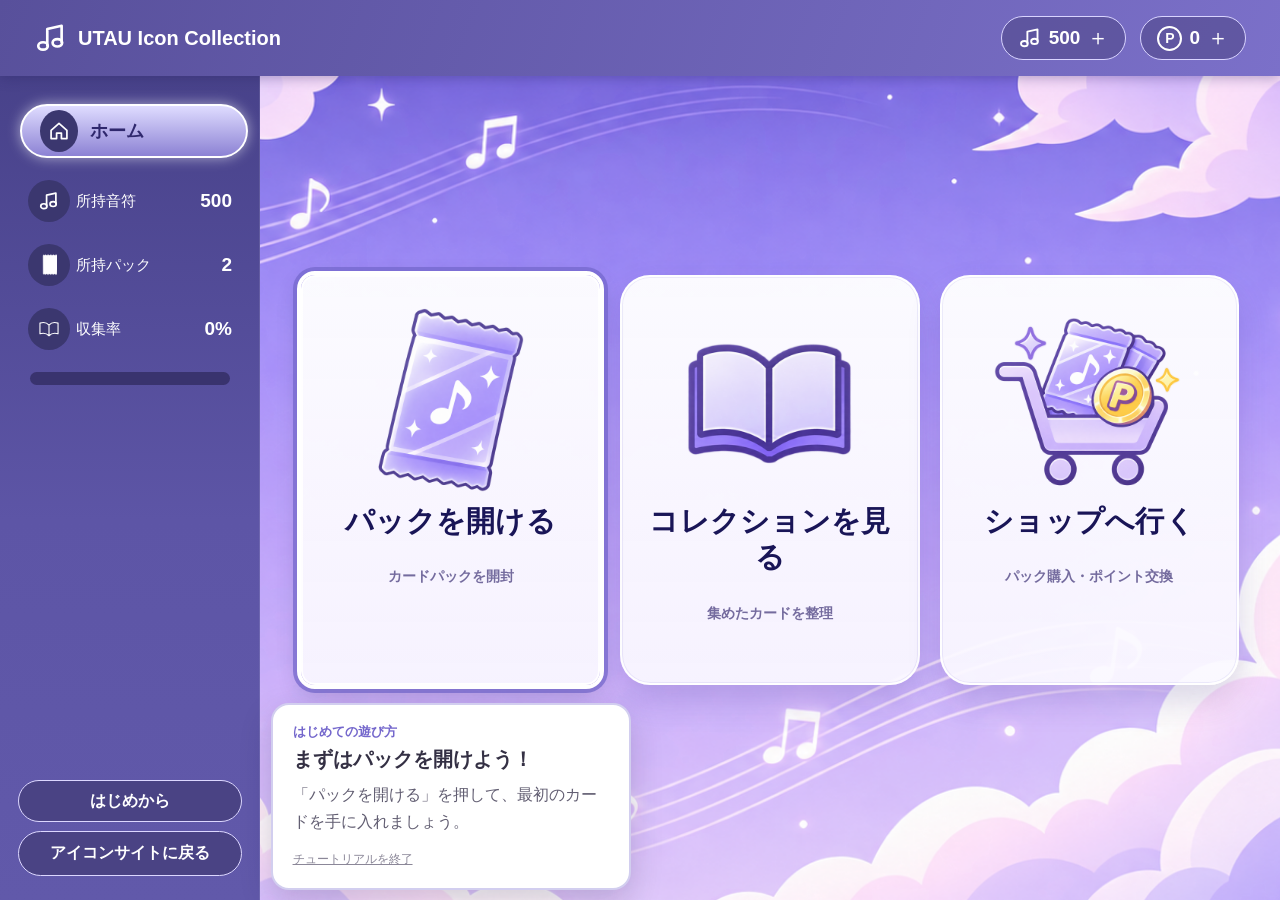
==== game.html @ 1cf3f080 "Add files via upload" ====
<!doctype html>
<html lang="ja">
<head>
  <meta charset="utf-8">
  <meta name="viewport" content="width=device-width,initial-scale=1">
  <title>UTAU Icon Collection</title>
  <link rel="stylesheet" href="css/game.css?v=73">
  <script>if(window.matchMedia('(max-width:699px)').matches){document.documentElement.classList.add('game-mobile-blocked')}</script>
</head>
<body>
<div class="mobile-game-block"><div><b>PC・タブレット専用ゲームです</b><p>アイコンコレクションは、PCまたはタブレットからお楽しみください。</p><a href="play.html">遊ぶページへ戻る</a></div></div>
<header class="ghead">
  <a class="gbrand" href="index.html"><img src="assets/game/note.svg" alt=""><b>UTAU Icon Collection</b></a>
  <div class="wallet">
    <button id="walletNotes" class="wallet-pill" type="button" aria-label="ショップへ"><img src="assets/game/note.svg" alt=""><b id="notes">0</b><i>＋</i></button>
    <button id="walletPoints" class="wallet-pill" type="button" aria-label="コイン回収へ"><span class="point-mark" aria-hidden="true">P</span><b id="points">0</b><i>＋</i></button>
  </div>
</header>

<main class="game-shell">
  <aside class="sidebar" id="sidebar">
    <button class="side-home active" data-go="home"><span class="side-icon"><img src="assets/game/home.svg" alt=""></span>ホーム</button>
    <div class="side-stat"><span class="side-icon"><img src="assets/game/note.svg" alt=""></span><span>所持音符</span><b id="sideNotes">0</b></div>
    <div class="side-stat"><span class="side-icon"><img src="assets/game/pack.svg" alt=""></span><span>所持パック</span><b id="sidePacks">0</b></div>
    <div class="side-stat"><span class="side-icon"><img src="assets/game/book.svg" alt=""></span><span>収集率</span><b id="sideRate">0%</b></div>
    <div class="bar"><i id="rateBar"></i></div>
    <button class="reset-game-home" type="button">はじめから</button><a class="site-back" href="index.html">アイコンサイトに戻る</a>
  </aside>

  <section id="home" class="view active home-view">
    <div class="home-actions">
      <button data-go="pack" class="action">
        <span class="action-icon"><img src="assets/game/png/icon-card.png" alt=""></span>
        <b>パックを開ける</b><small>カードパックを開封</small>
      </button>
      <button data-go="collection" class="action">
        <span class="action-icon"><img src="assets/game/png/icon-collection.png" alt=""></span>
        <b>コレクションを見る</b><small>集めたカードを整理</small>
      </button>
      <button data-go="shop" class="action">
        <span class="action-icon"><img src="assets/game/png/icon-shop.png" alt=""></span>
        <b>ショップへ行く</b><small>パック購入・ポイント交換</small>
      </button>
    </div>
  </section>

  <section id="pack" class="view pack-view">
    <button class="skip" data-go="home">ホームへ戻る</button>
    <div class="pack-center">
      <div id="packSelector" class="pack-selector"></div>
      <div id="tearHandle" class="tear-handle" aria-label="横にドラッグしてパックを開ける">
        <div class="pack-visual">
          <img class="pack-base" src="assets/game/png/open-pack-3.png" alt="カードパック">
          <img class="pack-top" src="assets/game/png/open-pack-3.png" alt="" aria-hidden="true">
          <span class="cut-progress"></span>
        </div>
      </div>
      <div class="drag-hint"><span class="mouse-mark"></span><b>横にドラッグしてパックを開ける</b><span class="drag-arrow">→</span></div>
      <div id="packEmpty" class="pack-empty" hidden>
        <h2>パックを所持していません</h2>
        <p>ショップへ行ってカードパックを購入してください。</p>
        <div class="empty-actions"><button data-go="shop">ショップへ行く</button><button data-go="collection">コレクションを見る</button></div>
      </div>
    </div>
    <div id="reveal" class="reveal" hidden>
      <h2>開封結果</h2>
      <div id="revealCards"></div>
      <p>新しいカードはコレクションの該当No.に収めてください。</p>
      <div id="revealActions"><button id="again">もう一度開ける</button><button data-go="collection">コレクションへ</button></div>
    </div>
  </section>

  <section id="collection" class="view collection-view">
    <aside class="collection-menu">
      <button data-go="home" class="back-home"><span class="side-icon"><img src="assets/game/home.svg" alt=""></span>ホーム</button>
      <h2>コレクション</h2>
      <label><input type="checkbox" id="ownedOnly">入手済みのみ</label>
      <label><input type="checkbox" id="missingOnly">未入手のみ</label>
      
      <div class="collect-title"><span class="side-icon small"><img src="assets/game/book.svg" alt=""></span>収集率</div>
      <div class="ring" id="ring"><b id="ringRate">0%</b></div>
      <strong id="collectCount">0 / 0</strong>
      <div class="missing-preview" aria-label="未収納カード"><div class="slot empty"><b>未収納</b></div></div>
    </aside>
    <div class="book-wrap">
      <div class="book">
        <div class="book-top"><b id="range">No.001 ～ No.012</b><strong id="bookCount">0 / 0 枚</strong></div>
        <div id="slots" class="slots"></div>
        <span class="spine"></span><span class="ribbon r1"></span><span class="ribbon r2"></span>
      </div>
      <div class="pager"><button id="first"><img src="assets/game/png/page-first.png" alt="最初のページ"></button><button id="prev10"><img src="assets/game/png/page-prev.png" alt="10ページ戻る"></button><button id="prev2"><img src="assets/game/png/page-prev-single.png" alt="前のページ"></button><span id="pageText">1 / 1 ページ</span><button id="next2"><img src="assets/game/png/page-next-single.png" alt="次のページ"></button><button id="next10"><img src="assets/game/png/page-next.png" alt="10ページ進む"></button><button id="last"><img src="assets/game/png/page-last.png" alt="最後のページ"></button></div>
    </div>
  </section>

  <section id="shop" class="view shop-view">
    <aside class="shop-menu">
      <button data-go="home" class="back-home"><span class="side-icon"><img src="assets/game/home.svg" alt=""></span>ホーム</button>
      <h2>ショップ</h2>
      <div class="side-stat"><span class="side-icon"><img src="assets/game/note.svg" alt=""></span><span>所持音符</span><b id="shopNotes">0</b></div>
      <div class="side-stat"><span class="side-icon"><img src="assets/game/pack.svg" alt=""></span><span>所持パック</span><b id="shopPacks">0</b></div>
      <div class="collect-title"><span class="side-icon small"><img src="assets/game/book.svg" alt=""></span>収集率</div>
      <div class="shop-rate"><b id="shopRate">0%</b><span><i id="shopRateBar"></i></span></div>
    </aside>
    <div class="shop-main shop-layout-v48">
      <section class="shop-pack-area">
        <div class="shop-heading"><h1><img class="shop-title-icon" src="assets/game/png/shop.png" alt="">ショップ</h1><p>カードパックの購入や、ポイントの強化ができます</p></div>
        <div id="packBuyCards" class="pack-buy-cards"></div>
      </section>
      <section class="collector-upgrades">
        <h2>✦ アップグレード</h2>
        <div class="upgrade-grid">
          <div class="upgrade-card"><img class="upgrade-icon" src="assets/game/png/coin-speed.png" alt=""><h3>コイン回収スピード</h3><p>ポイントがたまる速さを上げます</p><b id="speedLevelText">Lv.1 → Lv.2</b><small id="speedEffectText">10秒 → 8秒で1P</small><button id="speedUpgrade"><span class="point-mark">P</span><span id="speedUpgradeCost">150</span></button></div>
          <div class="upgrade-card"><img class="upgrade-icon" src="assets/game/png/coin-get.png" alt=""><h3>コイン獲得量</h3><p>1回のタップで回収する量を増やします</p><b id="tapLevelText">Lv.1 → Lv.2</b><small id="tapEffectText">1P → 2P</small><button id="tapUpgrade"><span class="point-mark">P</span><span id="tapUpgradeCost">200</span></button></div>
          <div class="upgrade-card pack-unlock-card"><img class="upgrade-icon" src="assets/game/png/icon-upgrade.png" alt=""><h3>パックをアップグレード</h3><p id="upgradeDescription">5枚入りパックを解放</p><button id="upgrade"><span class="point-mark">P</span><span id="upgradeCost">100</span></button></div>
          <div class="upgrade-card exchange-card"><img class="upgrade-icon" src="assets/game/png/icon-point-to-note-v14.png" alt=""><h3>ポイントを音符に交換</h3><p>100ポイント → 100音符</p><button id="exchange">交換する</button></div>
        </div>
      </section>
    </div>
  </section>

  <section id="coin" class="view coin-view">
    <aside class="coin-menu">
      <button data-go="home" class="back-home"><span class="side-icon"><img src="assets/game/home.svg" alt=""></span>ホーム</button>
      <h2>コイン回収</h2>
      <div class="side-stat"><span class="side-icon"><img src="assets/game/note.svg" alt=""></span><span>所持音符</span><b id="coinNotes">0</b></div>
      <div class="side-stat"><span class="side-icon"><img src="assets/game/pack.svg" alt=""></span><span>所持パック</span><b id="coinPacks">0</b></div>
    </aside>
    <div class="coin-main">
      <div class="coin-collector">
        <h1><span class="point-mark">P</span> コイン回収</h1>
        <p class="collector-lead">たまったポイントを音符をタップして回収しましょう！</p>
        <div class="collector-stats"><div><span>未回収ポイント</span><b><span class="point-mark">P</span><em id="bankedPoints">0</em></b></div><div><span>現在のポイント</span><b><span class="point-mark">P</span><em id="collectorCurrentPoints">0</em></b></div></div>
        <button id="tapNote" class="tap-note" type="button"><img src="assets/game/png/collector-note.png" alt="ポイントを回収する音符"></button>
      </div>
    </div>
  </section>

</main>
<div id="cardDetailModal" class="card-detail-modal" aria-hidden="true">
  <div class="card-detail-panel">
    <button id="cardDetailClose" class="card-detail-close" type="button" aria-label="閉じる">×</button>
    <img id="cardDetailImage" alt="">
    <div class="card-detail-copy">
      <small id="cardDetailNo"></small>
      <h2 id="cardDetailName">キャラクター情報</h2>
      <p id="cardDetailKana"></p><p id="cardDetailRomaji"></p>
      <div id="cardDetailTags" class="card-detail-tags"></div>
      <a id="cardDetailLink" target="_blank" rel="noopener">管理サイトを見る</a>
    </div>
  </div>
</div>
<div id="resetModal" class="reset-modal" hidden><div class="reset-panel"><h2>ゲームをはじめからやり直しますか？</h2><p>コレクション記録、所持ポイント・音符・パック、パックのアップグレード状態を初期状態に戻します。</p><div><button id="resetCancel">キャンセル</button><button id="resetConfirm" class="danger">はじめからやり直す</button></div></div></div><div id="toast" class="toast"></div>
<script src="js/game.js?v=73"></script>
</body>
</html>
---- css/game.css ----
:root{--ink:#28215f;--deep:#4b4488;--deep2:#39346d;--violet:#7164cc;--lav:#cfc8fa;--paper:#fbfaff;--line:#d8d2ef}*{box-sizing:border-box}html,body{margin:0;min-height:100%;font-family:Noto Sans JP,-apple-system,"Segoe UI",sans-serif;color:var(--ink)}button,a{font:inherit}.ghead{height:76px;background:linear-gradient(110deg,#58509b,#7b70c9);display:flex;align-items:center;padding:0 34px;color:#fff;box-shadow:0 2px 12px #28215f55;position:relative;z-index:50}.gbrand{display:flex;align-items:center;gap:10px;color:#fff;text-decoration:none;font-size:20px}.gbrand img{width:34px;height:34px}.wallet{margin-left:auto;display:flex;gap:14px}.wallet span{height:44px;min-width:128px;border:1.5px solid #d9d4ff;border-radius:24px;display:flex;align-items:center;justify-content:center;gap:7px;background:#51498b99;font-size:19px}.wallet img{width:24px;height:24px}.wallet i{font-style:normal;font-size:22px}.game-shell{height:calc(100vh - 76px);min-height:620px;position:relative;overflow:hidden;width:100%;background:#cfc8fa url('../assets/game/bg-light.svg') center/cover no-repeat}.game-shell:before,.game-shell:after{content:none}.view{display:none;position:absolute;inset:0;z-index:1}.view.active{display:block}.sidebar{position:absolute;z-index:4;left:0;top:0;bottom:0;width:274px;background:linear-gradient(180deg,#514a91,#5d56a2);padding:24px 16px;color:#fff}.home-view{padding-left:274px}.side-home,.back-home{width:100%;height:54px;border-radius:28px;border:2px solid #fff;background:linear-gradient(180deg,#dfdcff,#8c82d4);color:#2f286d;font-size:18px;font-weight:900;display:flex;align-items:center;justify-content:flex-start;gap:12px;padding:0 18px;box-shadow:0 0 13px #fff8;cursor:pointer}.side-icon{width:38px;height:38px;flex:0 0 38px;border-radius:50%;background:#39346d;display:grid;place-items:center}.side-icon img{width:22px;height:22px;object-fit:contain;filter:brightness(0) invert(1)}.side-icon.small{width:30px;height:30px;flex-basis:30px}.side-icon.small img{width:18px;height:18px}.side-stat{display:grid;grid-template-columns:38px 1fr auto;align-items:center;gap:10px;margin:22px 8px;font-size:15px}.side-stat b{font-size:19px}.bar{height:13px;border-radius:10px;background:#39336e;margin:0 10px;overflow:hidden}.bar i{display:block;height:100%;width:0;background:linear-gradient(90deg,#f3f0ff,#9c8df2);border-radius:10px}.site-back{position:absolute;left:18px;right:18px;bottom:24px;border:1px solid #dcd7ff;border-radius:24px;color:#fff;text-decoration:none;padding:11px 14px;text-align:center;font-weight:800;background:#4a4384}.home-actions{height:100%;display:flex;justify-content:center;align-items:center;gap:34px;padding:0 5%}.action{width:clamp(250px,22vw,320px);height:clamp(300px,38vh,370px);border:2px solid #fff;border-radius:30px;background:linear-gradient(145deg,#fff,#f3f0ff);box-shadow:0 14px 34px #544b9a30,0 0 0 1px #dcd6ff;display:flex;flex-direction:column;align-items:center;justify-content:center;gap:14px;color:#241d60;cursor:pointer;transition:.2s}.action:hover{transform:translateY(-5px);box-shadow:0 18px 38px #544b9a42,0 0 0 2px #d8d1ff}.action-icon{width:158px;height:158px;border-radius:50%;display:grid;place-items:center;background:radial-gradient(circle at 36% 30%,#8179c8,#4a4388 72%);box-shadow:0 12px 25px #4a43883a,inset 0 0 0 2px #9c94df}.action-icon img{width:112px;height:112px;object-fit:contain;filter:brightness(0) invert(1);opacity:.96}.action:first-child .action-icon img{width:92px;height:128px;filter:brightness(0) invert(1)}.action b{font-size:25px}.action small{font-size:13px;color:#706a94;font-weight:700}.pack-view{position:fixed!important;inset:0!important;z-index:80!important;background:radial-gradient(circle at 50% 46%,#6e65af,#34305f 67%,#29254e);color:#fff}.pack-view:before,.pack-view:after{content:"";position:absolute;bottom:-130px;width:520px;height:250px;border:18px solid #9b92d7;border-radius:50%;opacity:.55}.pack-view:before{left:-120px}.pack-view:after{right:-120px}.skip{position:absolute;right:30px;top:22px;border:1px solid #ddd8ff;border-radius:25px;background:#554e8d;color:#fff;padding:10px 25px;font-size:16px;cursor:pointer}.pack-center{position:absolute;inset:0;margin:auto;width:470px;height:570px;display:flex;flex-direction:column;align-items:center;justify-content:center;gap:32px}.tear-handle{width:260px;height:365px;touch-action:none;user-select:none;cursor:ew-resize}.pack-visual{position:relative;width:100%;height:100%;filter:drop-shadow(0 0 18px #bfb7ff)}.pack-base,.pack-top{position:absolute;inset:0;width:100%;height:100%;object-fit:contain;pointer-events:none}.pack-top{clip-path:inset(0 0 78% 0);z-index:3}.cut-progress{position:absolute;left:12%;top:21.5%;height:4px;width:0;border-radius:4px;background:#fff;box-shadow:0 0 10px #fff,0 0 18px #cfc7ff;z-index:4;opacity:0}.tear-handle.dragging .cut-progress{opacity:1}.tear-handle.torn .pack-base{clip-path:inset(22% 0 0 0)}.tear-handle.torn .pack-top{animation:capFly .48s cubic-bezier(.2,.7,.2,1) forwards}.drag-hint{display:flex;align-items:center;gap:12px;font-size:22px}.mouse-mark{width:25px;height:32px;border:2px solid #fff;border-radius:12px;position:relative}.mouse-mark:after{content:"";position:absolute;left:50%;top:5px;width:3px;height:7px;border-radius:2px;background:#fff;transform:translateX(-50%)}.drag-arrow{font-size:34px;animation:arrowMove 1.2s ease-in-out infinite}.reveal{position:absolute;inset:0;background:linear-gradient(180deg,#433d7cf7,#302c5bfa);z-index:10;text-align:center;padding:60px 30px}.reveal h2{font-size:30px}.revealCards,#revealCards{display:flex;justify-content:center;gap:14px;flex-wrap:wrap;margin:30px auto;max-width:1200px}.pull{width:145px;background:#fff;border-radius:14px;padding:8px;color:#29225e;box-shadow:0 8px 22px #1115;position:relative;animation:pop .35s both}.pull img{width:100%;aspect-ratio:1;object-fit:cover;border-radius:9px}.pull strong,.pull span{display:block}.pull .new{position:absolute;right:-7px;top:-9px;background:#f0669a;color:#fff;border-radius:14px;padding:3px 8px;font-size:12px}.pull em{color:#6b5dca;font-style:normal;font-weight:800}.reveal button,.shop-box button{border:0;border-radius:22px;background:#7468cb;color:#fff;padding:12px 25px;font-weight:800;margin:4px;cursor:pointer}.collection-view.active,.shop-view.active{display:grid;grid-template-columns:274px minmax(0,1fr);width:100%;height:100%;background:linear-gradient(120deg,#514a91,#766cc0)}.collection-menu,.shop-menu{padding:20px 14px;color:#fff;min-width:0;background:linear-gradient(180deg,#514a91,#5d56a2)}.collection-menu h2,.shop-menu h2{font-size:25px;margin:20px 5px}.collection-menu .back-home,.shop-menu .back-home{height:48px;margin-bottom:12px}.sort-active,.tagbtn{width:100%;height:45px;border:1.5px solid #fff;border-radius:24px;background:linear-gradient(90deg,#8b7ee2,#6659bd);color:#fff;display:flex;align-items:center;gap:8px;justify-content:center;font-weight:800;box-shadow:0 0 10px #bdb6ff;cursor:pointer}.collection-menu label{display:block;font-size:15px;margin:17px 12px}.collection-menu input{width:19px;height:19px;vertical-align:middle;margin-right:10px}.tagbtn{border:0;background:none;box-shadow:none;justify-content:flex-start;padding-left:4px}.collect-title{border-top:1px solid #8d84c5;margin-top:15px;padding-top:18px;font-weight:800;display:flex;align-items:center;gap:8px}.ring{width:116px;height:116px;border-radius:50%;margin:16px auto 8px;background:conic-gradient(#8ce9f4 var(--p),#9c8ee5 var(--p),#3e386f 0);display:grid;place-items:center;position:relative}.ring:after{content:"";position:absolute;width:84px;height:84px;background:#514a91;border-radius:50%}.ring b{position:relative;z-index:1;font-size:25px}.collection-menu>strong{display:block;text-align:center}.book-wrap{position:relative;min-width:0;width:100%;height:100%;padding:30px 78px 72px;display:flex;align-items:center;justify-content:center}.book{width:min(1180px,100%);height:min(610px,calc(100vh - 190px));min-height:500px;background:linear-gradient(90deg,#fbf9ff 0 49.5%,#e3def5 49.7%,#fbf9ff 50.5% 100%);border:11px solid #7770ae;border-radius:25px 25px 20px 20px;box-shadow:0 16px 22px #28215477,inset 0 0 0 3px #d4cee9;position:relative;padding:54px 34px 34px}.book:before{content:"";position:absolute;inset:8px;border:2px solid #d8d1e8;border-radius:16px;pointer-events:none}.book-top{position:absolute;top:16px;left:35px;right:35px;display:flex;justify-content:space-between;font-size:18px;font-weight:800}.slots{height:100%;display:grid;grid-template-columns:repeat(6,minmax(0,1fr));grid-template-rows:repeat(2,minmax(0,1fr));gap:20px 18px}.slot{min-width:0;min-height:0;border:2px solid #d1caed;border-radius:10px;background:#eeeaf8;box-shadow:0 4px 7px #6d65a333;display:flex;flex-direction:column;padding:6px;text-align:center;color:#302a6a;position:relative;overflow:hidden}.slot img{width:100%;min-height:0;flex:1;object-fit:cover;border-radius:7px}.slot b{font-size:14px;font-weight:700;padding:5px 0;white-space:nowrap}.slot.empty:before{content:"?";font-size:46px;color:#fff;display:grid;place-items:center;flex:1;border-radius:7px;background:linear-gradient(145deg,#c6bde9,#9990c7)}.slot.pending{border:3px solid #7565cd;background:#f1edff;cursor:pointer}.slot.pending:before{content:"収納する";display:grid;place-items:center;flex:1;color:#6659bd;font-weight:900}.spine{position:absolute;top:0;bottom:0;width:8px;background:linear-gradient(90deg,#aaa2cb,#fff,#aaa2cb);left:50%;transform:translateX(-50%)}.ribbon{position:absolute;width:28px;height:65px;bottom:-54px;clip-path:polygon(0 0,100% 0,100% 100%,50% 78%,0 100%)}.r1{left:43%;background:#7cd3ee}.r2{right:39%;background:#bc78dc}.page-arrow{position:absolute;top:48%;width:44px;height:72px;border:2px solid #d9d3ff;background:#665cae;color:#fff;font-size:42px;border-radius:14px;cursor:pointer}.page-arrow.left{left:36px}.page-arrow.right{right:36px}.pager{position:absolute;bottom:16px;left:50%;transform:translateX(-50%);display:flex;align-items:center;gap:14px;color:#fff}.pager button{border:1px solid #ddd8ff;background:#514a91;color:#fff;border-radius:50%;width:36px;height:36px;font-size:20px;cursor:pointer}.shop-main{min-width:0;width:100%;height:100%;display:grid;grid-template-columns:repeat(3,minmax(220px,1fr));gap:28px;align-items:center;padding:50px 6%}.shop-box{min-width:0;min-height:410px;background:linear-gradient(160deg,#fff,#f4f1ff);border:2px solid #fff;border-radius:28px;display:flex;flex-direction:column;justify-content:center;text-align:center;padding:30px 22px;box-shadow:0 12px 26px #332c7338}.shop-icon{width:150px;height:150px;margin:0 auto 15px;border-radius:50%;display:grid;place-items:center;background:radial-gradient(circle at 35% 30%,#8279c9,#4b4488 72%)}.shop-icon img{width:95px;height:110px;object-fit:contain;filter:brightness(0) invert(1)}.shop-box:nth-child(2) .shop-icon img,.shop-box:nth-child(3) .shop-icon img{width:82px;height:82px}.shop-box h2{margin:5px 0 8px}.shop-box p{margin:5px 0}.shop-box small{display:block;color:#797397;margin-top:4px}.shop-box button{font-size:18px;min-width:155px;display:inline-flex;align-items:center;justify-content:center;gap:8px;margin:22px auto 0}.shop-box button img{width:22px;height:22px}.shop-menu .side-stat{margin:20px 8px}.toast{position:fixed;z-index:99;left:50%;bottom:25px;transform:translate(-50%,20px);background:#262054;color:#fff;padding:12px 23px;border-radius:24px;opacity:0;transition:.2s;pointer-events:none}.toast.show{opacity:1;transform:translate(-50%,0)}@keyframes pop{from{opacity:0;transform:translateY(30px) scale(.8)}to{opacity:1;transform:none}}@keyframes capFly{to{transform:translate(92px,-58px) rotate(19deg);opacity:0}}@keyframes arrowMove{50%{transform:translateX(9px)}}
@media(max-width:1100px){.sidebar{width:220px}.home-view{padding-left:220px}.collection-view.active,.shop-view.active{grid-template-columns:220px minmax(0,1fr)}.home-actions{gap:14px;padding:0 3%}.action{width:30%;height:300px}.action-icon{width:125px;height:125px}.action-icon img{width:85px!important;height:85px!important}.action b{font-size:19px}.book-wrap{padding-left:50px;padding-right:50px}.slots{gap:10px}.shop-main{gap:14px;padding:35px 3%}.shop-box{min-height:340px}.shop-icon{width:115px;height:115px}}


/* v6 fixes */
.collection-view.active,.shop-view.active{display:grid;grid-template-columns:274px minmax(0,1fr);width:100%;height:100%;background:linear-gradient(120deg,#514a91,#766cc0)}
.book-wrap{position:relative;min-width:0;height:100%;display:flex;flex-direction:column;align-items:center;justify-content:center;padding:40px 76px 68px}
.book{position:relative;width:min(1120px,calc(100% - 16px));height:min(680px,calc(100% - 88px));min-height:560px;margin:0 auto;border:10px solid #857ac1;border-radius:26px;background:linear-gradient(180deg,#fbfaff,#f2eefc);box-shadow:0 14px 30px #2e285b40;padding:72px 42px 82px;overflow:hidden}
.slots{height:100%;display:grid;grid-template-columns:repeat(6,minmax(0,1fr));grid-template-rows:repeat(2,minmax(0,1fr));gap:22px 18px;align-content:stretch}
.slot{min-height:0;height:100%;display:flex;flex-direction:column;justify-content:stretch}
.slot img,.slot.empty:before,.slot.pending:before{flex:1;min-height:0}
.page-arrow.left{left:16px}.page-arrow.right{right:16px}
.shop-main{min-width:0;width:100%;height:100%;display:flex;align-items:center;justify-content:center;gap:28px;flex-wrap:wrap;padding:40px 4%}
.shop-box{width:min(320px,31%);min-width:260px;min-height:410px}
.action-icon,.shop-icon,.side-icon{background:#39346d !important}
.action-icon{box-shadow:0 12px 25px #4a43883a,inset 0 0 0 2px #5e56a4}
.pack-visual{position:relative;width:360px;height:366px}.pack-base,.pack-top{position:absolute;inset:0;width:100%;height:100%;object-fit:contain;filter:drop-shadow(0 0 24px rgba(210,204,255,.35))}.pack-top{clip-path:inset(0 0 79% 0);transform-origin:left center}.cut-progress{position:absolute;left:48px;top:82px;height:4px;width:0;background:linear-gradient(90deg,#fff,#ddd5ff);border-radius:99px;box-shadow:0 0 12px #fff,0 0 20px #b8adff}.tear-handle.torn .pack-top{animation:capSlide .42s forwards}.pack-empty{margin-top:24px;padding:24px 28px;border:1px solid #ddd7ff;border-radius:22px;background:#ffffffc8;text-align:center;box-shadow:0 10px 24px #302a6a1f}.pack-empty h2{margin:0 0 8px;color:#302a6a}.pack-empty p{margin:0 0 16px;color:#51498b}.empty-actions,.reveal #revealActions{display:flex;gap:14px;justify-content:center;flex-wrap:wrap}.pack-view .skip{cursor:pointer}.drag-hint{margin-top:18px}.drag-arrow{animation:arrowMoveX 1.2s infinite}.action b,.shop-box h2,.collection-menu h2,.shop-menu h2,.book-top, .slot b, .wallet, .gbrand, button, .side-stat b{font-family:Noto Sans JP,-apple-system,"Segoe UI",sans-serif}
@keyframes capSlide{to{transform:translateX(120px) rotate(7deg);opacity:0}}
@keyframes arrowMoveX{50%{transform:translateX(7px)}}
@media(max-width:1100px){.book{width:calc(100% - 6px);height:min(620px,calc(100% - 88px));padding:68px 26px 76px}.page-arrow.left{left:6px}.page-arrow.right{right:6px}.shop-box{width:min(340px,100%)}}

.pack-view{background:#332d70 url('../assets/game/bg-dark.svg') center/cover no-repeat;}
.collection-view,.shop-view{background:#cfc8fa url('../assets/game/bg-light.svg') center/cover no-repeat;}
.home-view{background:transparent;}

.pack-center{position:relative;display:flex;flex-direction:column;align-items:center;justify-content:center;height:100%;}
.pack-visual{position:relative;width:420px;height:420px}.pack-base,.pack-top{position:absolute;inset:0;width:100%;height:100%;object-fit:contain;filter:none}.pack-top{clip-path:inset(0 0 79% 0);transform-origin:left center}.cut-progress{position:absolute;left:103px;top:76px;height:4px;width:0;background:linear-gradient(90deg,#fff,#ddd5ff);border-radius:99px;box-shadow:0 0 12px #fff,0 0 20px #b8adff}.tear-handle{cursor:ew-resize}.drag-hint{display:flex;align-items:center;gap:12px;color:#fff;text-shadow:0 2px 8px rgba(36,30,86,.45)} .mouse-mark{width:20px;height:34px;border:3px solid #fff;border-radius:13px;display:inline-block;position:relative}.mouse-mark:before{content:'';position:absolute;left:50%;top:5px;transform:translateX(-50%);width:3px;height:8px;background:#fff;border-radius:2px}.drag-arrow{font-size:38px;line-height:1}.pack-empty{max-width:540px}


/* v8 layout recovery */
html,body{width:100%;min-width:100%;overflow-x:hidden}
body{background:#cfc8fa}
.ghead{width:100%;position:relative;top:0;left:0}
.game-shell{display:block!important;position:relative!important;inset:auto!important;width:100%!important;height:calc(100vh - 76px)!important;min-height:620px!important;border:0!important;border-radius:0!important;box-shadow:none!important;bottom:auto!important;right:auto!important;left:auto!important;top:auto!important;overflow:hidden!important;background:#cfc8fa url('../assets/game/bg-light.svg') center/cover no-repeat!important}
.game-shell:before,.game-shell:after{display:none!important;content:none!important}
.view{position:absolute!important;inset:0!important;width:100%!important;height:100%!important}
.home-view.active{display:block!important;padding-left:274px!important;background:transparent!important}
.sidebar{position:absolute!important;left:0!important;top:0!important;bottom:0!important;width:274px!important;height:100%!important}
.home-actions{width:100%!important;height:100%!important;display:flex!important;align-items:center!important;justify-content:center!important}
.pack-view.active{position:fixed!important;inset:0!important;width:100vw!important;height:100vh!important;display:block!important}
.collection-view.active,.shop-view.active{position:absolute!important;inset:0!important;width:100%!important;height:100%!important;display:grid!important;grid-template-columns:274px minmax(0,1fr)!important}
.collection-view.active{background:#cfc8fa url('../assets/game/bg-light.svg') center/cover no-repeat!important}
.shop-view.active{background:#cfc8fa url('../assets/game/bg-light.svg') center/cover no-repeat!important}
.collection-menu,.shop-menu{height:100%!important}
.book-wrap,.shop-main{min-width:0!important;width:100%!important}
@media(max-width:1100px){.home-view.active{padding-left:220px!important}.sidebar{width:220px!important}.collection-view.active,.shop-view.active{grid-template-columns:220px minmax(0,1fr)!important}}
\n\n/* v9 raster image assets + navigation fixes */\n.game-shell{background:#d8d2fb url('../assets/game/png/background-light.png') center/cover no-repeat!important}\n.collection-view.active,.shop-view.active{background:#d8d2fb url('../assets/game/png/background-light.png') center/cover no-repeat!important}\n.pack-view.active{background:#3b356f url('../assets/game/png/background-pack.png') center/cover no-repeat!important}\n.pack-view:before,.pack-view:after{display:none!important;content:none!important}\n.pack-visual{width:340px!important;height:520px!important;filter:none!important;overflow:visible!important}\n.pack-glow{position:absolute!important;inset:-20px!important;width:calc(100% + 40px)!important;height:calc(100% + 40px)!important;object-fit:contain!important;pointer-events:none!important;z-index:0!important;opacity:.95!important}\n.pack-base,.pack-top{position:absolute!important;inset:0!important;width:100%!important;height:100%!important;object-fit:contain!important;filter:none!important;z-index:2!important}\n.pack-top{clip-path:inset(0 0 79% 0)!important;z-index:3!important}\n.tear-handle.torn .pack-base{clip-path:inset(21% 0 0 0)!important}\n.cut-progress{left:11%!important;top:20.5%!important;width:0;height:3px!important;z-index:4!important}\n.pack-center{gap:14px!important}\n.drag-hint{margin-top:2px!important}\n.book{background:transparent url('../assets/game/png/collection-book.png') center/100% 100% no-repeat!important;border:0!important;border-radius:0!important;box-shadow:none!important;padding:84px 70px 96px!important;overflow:visible!important}\n.book:before,.book:after,.spine,.ribbon{display:none!important}\n.book-top{top:34px!important;left:70px!important;right:70px!important}\n.slots{gap:18px 16px!important}\n.collection-menu .back-home,.shop-menu .back-home{width:100%!important;height:54px!important;border-radius:28px!important;border:2px solid #fff!important;background:linear-gradient(180deg,#dfdcff,#8c82d4)!important;color:#2f286d!important;font-size:18px!important;font-weight:900!important;display:flex!important;align-items:center!important;justify-content:flex-start!important;gap:12px!important;padding:0 18px!important;box-shadow:0 0 13px #fff8!important;margin:0 0 12px!important}\n.collection-menu .back-home .side-icon,.shop-menu .back-home .side-icon{width:38px!important;height:38px!important;flex:0 0 38px!important}\n.page-arrow{top:50%!important;transform:translateY(-50%)!important;width:50px!important;height:78px!important;border-radius:16px!important;display:grid!important;place-items:center!important;padding:0!important;line-height:1!important;z-index:8!important}\n.page-arrow.left{left:22px!important}.page-arrow.right{right:22px!important}\n.pager{bottom:18px!important;left:50%!important;transform:translateX(-50%)!important;display:grid!important;grid-template-columns:40px 40px auto 40px 40px!important;align-items:center!important;gap:10px!important;min-width:310px!important;justify-content:center!important;z-index:9!important}\n.pager button{width:40px!important;height:40px!important;border-radius:50%!important;display:grid!important;place-items:center!important;padding:0!important;line-height:1!important;margin:0!important}\n#pageLabel{min-width:110px!important;text-align:center!important;white-space:nowrap!important}\n@media(max-width:1100px){.book{padding:76px 48px 90px!important}.book-top{left:50px!important;right:50px!important}.page-arrow.left{left:8px!important}.page-arrow.right{right:8px!important}}\n
/* v10 HOME ONLY — raster artwork implementation */
#home.home-view{
  position:absolute;
  inset:0 0 0 290px;
  display:none;
  align-items:center;
  justify-content:center;
  padding:0;
  overflow:hidden;
  background:#c8c0f7 url("../assets/game/home/home-background.png") center/cover no-repeat !important;
}
#home.home-view.active{display:flex !important;}
#home .home-actions{
  width:min(1120px,calc(100% - 70px));
  display:grid;
  grid-template-columns:repeat(3,minmax(0,1fr));
  gap:28px;
  margin:0 auto;
  transform:translateY(-8px);
}
#home .action{
  min-width:0;
  height:330px;
  padding:28px 22px 25px;
  border:2px solid rgba(255,255,255,.88);
  border-radius:30px;
  background:linear-gradient(180deg,rgba(255,255,255,.96),rgba(250,248,255,.92));
  box-shadow:0 16px 32px rgba(70,58,145,.18), inset 0 0 0 1px rgba(127,113,210,.12);
  display:flex;
  flex-direction:column;
  align-items:center;
  justify-content:flex-start;
  transition:transform .18s ease,box-shadow .18s ease;
}
#home .action:hover{
  transform:translateY(-5px);
  box-shadow:0 22px 38px rgba(70,58,145,.25),0 0 24px rgba(255,255,255,.75);
}
#home .action-icon.home-image-icon{
  width:190px;
  height:180px;
  margin:0 auto 4px;
  border:0 !important;
  border-radius:0 !important;
  background:transparent !important;
  box-shadow:none !important;
  display:flex;
  align-items:center;
  justify-content:center;
}
#home .home-image-icon img{
  display:block;
  width:100%;
  height:100%;
  object-fit:contain;
}
#home .action b{
  margin-top:0;
  font-size:29px;
  line-height:1.3;
  letter-spacing:.01em;
  color:#191557;
}
#home .action small{
  margin-top:13px;
  font-size:14px;
  font-weight:700;
  color:#746b9e;
}
#sidebar{
  width:290px !important;
  padding:28px 20px 24px !important;
  background:linear-gradient(180deg,#48428a 0%,#5d55a6 54%,#6159aa 100%) !important;
  box-shadow:inset -1px 0 rgba(255,255,255,.1);
}
#sidebar .home-pill{
  min-height:58px;
  border-radius:30px;
  background:linear-gradient(180deg,#f5f1ff,#a99deb);
  border:2px solid #fff;
  box-shadow:0 0 18px rgba(255,255,255,.48);
}
#sidebar .side-stat{margin-top:22px;}
#sidebar .side-icon{
  width:42px !important;
  height:42px !important;
  background:#3b376f !important;
}
#sidebar .back-site{
  left:20px;
  right:20px;
  bottom:22px;
  width:auto;
  min-height:52px;
  border-radius:28px;
}
@media(max-width:1100px){
  #home.home-view{left:250px;}
  #home .home-actions{width:calc(100% - 36px);gap:16px;}
  #home .action{height:300px;padding-inline:14px;}
  #home .action-icon.home-image-icon{width:155px;height:155px;}
  #home .action b{font-size:23px;}
  #sidebar{width:250px !important;}
}

/* supplied artwork + background-only PNG */
.game-shell,#home.home-view,.collection-view.active,.shop-view.active{
 background:#d8d2fb url("../assets/game/png/background-game.png") center/cover no-repeat !important;
}
#home.home-view{inset:0 0 0 290px !important;padding-left:0 !important;}
#home .action-icon{width:190px !important;height:180px !important;margin:0 auto 4px !important;border:0 !important;border-radius:0 !important;background:transparent !important;box-shadow:none !important;}
#home .action-icon img,#home .action:first-child .action-icon img{width:100% !important;height:100% !important;object-fit:contain !important;filter:none !important;opacity:1 !important;}
.book{background:transparent url("../assets/game/png/collection-book.png") center/100% 100% no-repeat !important;border:0 !important;box-shadow:none !important;}
.shop-icon{background:transparent !important;box-shadow:none !important;}
.shop-icon img{width:100% !important;height:100% !important;object-fit:contain !important;filter:none !important;}
.pack-base,.pack-top{filter:none !important;}

/* v12 layout corrections */
.game-shell,#home.home-view,.collection-view.active,.shop-view.active{
 background-image:url("../assets/game/png/background-game-4k.jpg") !important;
 background-size:cover !important;background-position:center !important;
}
#home.home-view{left:290px !important;right:0 !important;width:auto !important;}
.home-actions{width:min(1120px,calc(100% - 80px)) !important;margin-left:auto !important;margin-right:auto !important;justify-content:center !important;}
.sidebar,.collection-sidebar,.shop-sidebar{width:290px !important;min-width:290px !important;max-width:290px !important;box-sizing:border-box !important;}
.sidebar .nav-item,.collection-sidebar button,.shop-sidebar button{box-sizing:border-box !important;}
.collection-main{left:290px !important;}
.collection-stage{overflow:visible !important;}
.book{width:min(1280px,calc(100vw - 390px)) !important;height:min(760px,calc(100vh - 190px)) !important;background-size:100% 100% !important;}
.card-grid{width:82% !important;height:67% !important;left:9% !important;top:18% !important;grid-template-columns:repeat(6,minmax(0,1fr)) !important;gap:24px 28px !important;}
.collection-card{min-width:0 !important;min-height:0 !important;width:100% !important;height:100% !important;}
.point-mini{width:28px;height:28px;object-fit:contain;vertical-align:middle;}
.card-detail-modal{position:fixed;inset:0;z-index:1000;background:rgba(42,30,91,.28);display:none;align-items:center;justify-content:center;padding:24px;}
.card-detail-modal.open{display:flex;}
.card-detail-panel{position:relative;width:min(620px,92vw);display:grid;grid-template-columns:190px 1fr;gap:26px;background:rgba(255,255,255,.96);border:2px solid rgba(104,83,184,.25);border-radius:28px;padding:30px;box-shadow:0 24px 70px rgba(61,45,130,.28);}
.card-detail-panel>img{width:190px;height:190px;object-fit:cover;border-radius:22px;background:#ddd8f6;}
.card-detail-close{position:absolute;right:14px;top:12px;width:38px;height:38px;border:0;border-radius:50%;background:#6250ae;color:#fff;font-size:25px;cursor:pointer;}
.card-detail-copy h2{margin:4px 0 8px;color:#241b62}.card-detail-copy p{margin:4px 0;color:#665b8c}
.card-detail-tags{display:flex;flex-wrap:wrap;gap:7px;margin:16px 0}.card-detail-tags span{padding:5px 10px;border-radius:999px;background:#e9e4ff;color:#57469c;font-size:12px}
.card-detail-copy a{display:inline-block;margin-top:10px;padding:9px 16px;border-radius:999px;background:#6653b6;color:white;text-decoration:none}
@media(max-width:900px){.sidebar,.collection-sidebar,.shop-sidebar{width:240px !important;min-width:240px !important;max-width:240px !important}#home.home-view,.collection-main{left:240px !important}.card-grid{gap:10px}.card-detail-panel{grid-template-columns:1fr}.card-detail-panel>img{margin:auto}}

.pack-stage.is-cut .pack-hero,.pack-stage.cut .pack-hero,.pack-stage.opening .pack-hero{visibility:hidden !important;opacity:0 !important;}
.pack-stage.is-cut .pack-top,.pack-stage.cut .pack-top,.pack-stage.opening .pack-top,
.pack-stage.is-cut .pack-base,.pack-stage.cut .pack-base,.pack-stage.opening .pack-base{visibility:visible !important;opacity:1 !important;}

/* v13 — verified against actual game.html markup */
:root{--side-w:290px}
.game-shell,#home.home-view,.collection-view.active,.shop-view.active{
 background:#d8d2fb url("../assets/game/png/background-game-4k.jpg") center/cover no-repeat!important;
}
.sidebar,.collection-menu,.shop-menu{
 width:var(--side-w)!important;min-width:var(--side-w)!important;max-width:var(--side-w)!important;
 padding:24px 16px!important;background:linear-gradient(180deg,#514a91,#5d56a2)!important;
}
.collection-view.active,.shop-view.active{grid-template-columns:var(--side-w) minmax(0,1fr)!important}
#home.home-view{inset:0 0 0 var(--side-w)!important;padding:0!important}
.home-actions{
 position:absolute!important;inset:0!important;width:auto!important;height:auto!important;
 padding:0 64px!important;margin:0!important;display:flex!important;align-items:center!important;justify-content:center!important;gap:34px!important
}
.side-home,.collection-menu .back-home,.shop-menu .back-home{
 width:100%!important;height:54px!important;margin:0 0 12px!important;padding:0 18px!important;
 border-radius:28px!important;border:2px solid #fff!important;
 display:flex!important;align-items:center!important;justify-content:flex-start!important;gap:12px!important
}
.wallet img[src*="icon-point"],.side-icon img[src*="icon-point"]{filter:none!important;object-fit:contain!important}
.wallet img[src*="icon-point"]{width:27px!important;height:27px!important}
.side-icon img[src*="icon-point"]{width:24px!important;height:24px!important}
.book-wrap{padding:20px 64px 66px!important}
.book{
 width:min(1420px,calc(100vw - var(--side-w) - 110px))!important;
 height:min(790px,calc(100vh - 118px))!important;min-height:590px!important;
 padding:90px 92px 104px!important;background:transparent url("../assets/game/png/collection-book.png") center/100% 100% no-repeat!important;
 overflow:visible!important
}
.book-top{top:42px!important;left:96px!important;right:96px!important}
.slots{
 height:100%!important;display:grid!important;grid-template-columns:repeat(6,minmax(0,1fr))!important;
 grid-template-rows:repeat(2,minmax(0,1fr))!important;gap:18px 20px!important
}
.slot{width:100%!important;height:100%!important;min-width:0!important;min-height:0!important;padding:6px!important;cursor:default}
.slot.owned{border:2px solid #d1caed!important;font:inherit;cursor:pointer}
.slot.owned:hover{transform:translateY(-3px);box-shadow:0 8px 15px #554b9a35}
.page-arrow.left{left:14px!important}.page-arrow.right{right:14px!important}
.pager{bottom:12px!important}
.shop-icon img[src*="icon-point-to-note"]{width:145px!important;height:120px!important;filter:none!important}
.card-detail-modal{position:fixed;inset:0;z-index:120;background:rgba(36,29,84,.35);display:none;align-items:center;justify-content:center;padding:24px}
.card-detail-modal.open{display:flex}
.card-detail-panel{position:relative;width:min(680px,92vw);display:grid;grid-template-columns:210px 1fr;gap:28px;padding:32px;background:#fbfaff;border:2px solid #fff;border-radius:28px;box-shadow:0 25px 80px #30285d55}
.card-detail-panel>img{width:210px;height:210px;object-fit:cover;border-radius:22px;background:#ddd8f6}
.card-detail-close{position:absolute;right:14px;top:14px;width:40px;height:40px;border:0;border-radius:50%;background:#514a91;color:#fff;font-size:26px;cursor:pointer}
.card-detail-copy h2{font-size:27px;margin:5px 0 8px}.card-detail-copy p{margin:5px 0;color:#69628b}
.card-detail-tags{display:flex;flex-wrap:wrap;gap:7px;margin:17px 0}.card-detail-tags span{background:#e7e1ff;color:#514694;padding:5px 10px;border-radius:999px;font-size:12px}
.card-detail-copy a{display:inline-block;padding:9px 17px;border-radius:999px;background:#6659bd;color:#fff;text-decoration:none;font-weight:800}
@media(max-width:1100px){:root{--side-w:240px}.home-actions{padding:0 28px!important;gap:16px!important}.book{padding:78px 52px 92px!important}.book-top{left:58px!important;right:58px!important}.slots{gap:11px!important}}
/* Actual pack elements: no intact duplicate remains after the cut. */
.tear-handle.torn .pack-base{clip-path:inset(21% 0 0 0)!important}
.tear-handle.torn .pack-top{clip-path:inset(0 0 79% 0)!important;animation:capFly .48s cubic-bezier(.2,.7,.2,1) forwards!important}

/* v14 FINAL OVERRIDES — actual rendered DOM */
:root{--side-w:306px}
/* text/CSS point mark: white outlined circle + P */
.point-mark{display:inline-grid!important;place-items:center!important;width:24px!important;height:24px!important;min-width:24px!important;border:2px solid currentColor!important;border-radius:50%!important;font-size:14px!important;font-weight:900!important;line-height:1!important;color:inherit!important;background:transparent!important}
.wallet .point-mark{width:25px!important;height:25px!important;min-width:25px!important;color:#fff!important}
.side-icon .point-mark{width:22px!important;height:22px!important;min-width:22px!important;color:#fff!important;font-size:13px!important}
button .point-mark{width:22px!important;height:22px!important;min-width:22px!important;color:#fff!important}
/* all sidebars use exact home metrics */
.sidebar,.collection-menu,.shop-menu{width:var(--side-w)!important;min-width:var(--side-w)!important;max-width:var(--side-w)!important;padding:24px 16px!important}
.collection-view.active,.shop-view.active{grid-template-columns:var(--side-w) minmax(0,1fr)!important}
#home.home-view{inset:0 0 0 var(--side-w)!important}
.collection-menu .back-home,.shop-menu .back-home,.side-home{height:58px!important;width:100%!important;padding:0 18px!important;margin:0 0 14px!important;border-radius:30px!important;font-size:18px!important}
.collection-menu .back-home .side-icon,.shop-menu .back-home .side-icon,.side-home .side-icon{width:38px!important;height:38px!important;flex:0 0 38px!important}
.collection-menu .back-home .side-icon img,.shop-menu .back-home .side-icon img,.side-home .side-icon img{width:22px!important;height:22px!important}
.collection-menu .side-stat,.shop-menu .side-stat,.sidebar .side-stat{grid-template-columns:38px 1fr auto!important;gap:10px!important;margin:22px 8px!important;min-height:38px!important}
.collection-menu .side-icon,.shop-menu .side-icon,.sidebar .side-icon{width:38px!important;height:38px!important;flex:0 0 38px!important}
.collection-menu .side-icon.small{width:30px!important;height:30px!important;flex:0 0 30px!important}
/* pack opening: generated raster background, centered pack, NO intact image behind cut pieces */
.pack-view.active{background:#393473 url('../assets/game/png/background-pack-v14.jpg') center/cover no-repeat!important}
.pack-center{left:50%!important;top:50%!important;right:auto!important;bottom:auto!important;transform:translate(-50%,-50%)!important;margin:0!important;width:520px!important;height:650px!important;gap:20px!important}
.tear-handle{width:350px!important;height:520px!important;display:block}
.pack-visual{width:350px!important;height:520px!important;position:relative!important}
.pack-base,.pack-top{position:absolute!important;inset:0!important;width:100%!important;height:100%!important;object-fit:contain!important}
/* base is ONLY lower section from the start; top is ONLY upper section. No full duplicate exists visually. */
.pack-base{clip-path:inset(20.8% 0 0 0)!important;z-index:2!important}
.pack-top{clip-path:inset(0 0 79.2% 0)!important;z-index:3!important}
.tear-handle.torn .pack-base{clip-path:inset(20.8% 0 0 0)!important}
.tear-handle.torn .pack-top{clip-path:inset(0 0 79.2% 0)!important;animation:capFlyV14 .55s cubic-bezier(.18,.75,.18,1) forwards!important}
.cut-progress{left:12%!important;top:20.7%!important;height:3px!important;z-index:5!important}
@keyframes capFlyV14{to{transform:translate(120px,-95px) rotate(16deg);opacity:0}}
/* book: use more of screen; slots stay inside paper; pager stays visible */
.book-wrap{padding:14px 48px 74px!important;align-items:center!important;overflow:hidden!important}
.book{width:min(1510px,calc(100vw - var(--side-w) - 80px))!important;height:min(730px,calc(100vh - 112px))!important;min-height:560px!important;padding:82px 105px 92px!important;background-size:100% 100%!important}
.book-top{top:34px!important;left:108px!important;right:108px!important}
.slots{gap:14px 18px!important}
.slot{padding:5px!important;border-radius:9px!important}
.slot img{max-height:calc(100% - 27px)!important}
.slot b{font-size:13px!important;padding:3px 0!important}
.slot.empty:before{font-size:39px!important}
.page-arrow{top:50%!important;width:44px!important;height:72px!important}.page-arrow.left{left:10px!important}.page-arrow.right{right:10px!important}
.pager{position:absolute!important;bottom:14px!important;z-index:20!important;color:#fff!important}
/* shop generated exchange art */
.shop-box:nth-child(3) .shop-icon{background:transparent!important;width:190px!important;height:125px!important;border-radius:0!important}
.shop-box:nth-child(3) .shop-icon img{content:url('../assets/game/png/icon-point-to-note-v14.png')!important;width:190px!important;height:125px!important;object-fit:contain!important;filter:none!important}
@media(max-height:800px){.book{height:calc(100vh - 100px)!important;min-height:510px!important;padding:72px 92px 80px!important}.book-top{top:29px!important;left:95px!important;right:95px!important}.book-wrap{padding-bottom:66px!important}.pager{bottom:10px!important}.slot b{font-size:12px!important}}

/* v15 — requested layout corrections */
:root{--side-w:290px}
/* one blurred raster background only on pack opening */
.pack-view.active{background:#554ca0 url('../assets/game/png/background-pack-v15.jpg') center/cover no-repeat!important}
.pack-view.active:before,.pack-view.active:after{content:none!important;display:none!important}
.pack-center{left:50%!important;top:50%!important;transform:translate(-50%,-50%)!important;width:500px!important;height:610px!important}
.tear-handle{width:330px!important;height:500px!important}
.pack-visual{width:330px!important;height:500px!important}
/* cut exactly at the white seal / blue body boundary */
.pack-base{clip-path:inset(15.5% 0 0 0)!important}
.pack-top{clip-path:inset(0 0 84.5% 0)!important}
.tear-handle.torn .pack-base{clip-path:inset(15.5% 0 0 0)!important}
.tear-handle.torn .pack-top{clip-path:inset(0 0 84.5% 0)!important}
.cut-progress{top:15.5%!important}
/* exact same home button metrics on every sidebar */
.side-home,.collection-menu .back-home,.shop-menu .back-home{
 box-sizing:border-box!important;width:258px!important;height:54px!important;min-height:54px!important;
 margin:0!important;padding:0 18px!important;border:2px solid #fff!important;border-radius:28px!important;
 font-size:18px!important;font-weight:900!important;line-height:1!important;gap:12px!important;
 display:flex!important;align-items:center!important;justify-content:flex-start!important
}
.side-home .side-icon,.collection-menu .back-home .side-icon,.shop-menu .back-home .side-icon{
 width:38px!important;height:38px!important;min-width:38px!important;flex:0 0 38px!important;margin:0!important
}
.side-home .side-icon img,.collection-menu .back-home .side-icon img,.shop-menu .back-home .side-icon img{width:22px!important;height:22px!important}
/* collection: book enlarged, cards constrained strictly inside white page area */
.book-wrap{padding:10px 50px 64px!important;overflow:hidden!important}
.book{
 width:min(1490px,calc(100vw - var(--side-w) - 80px))!important;
 height:min(820px,calc(100vh - 104px))!important;min-height:610px!important;
 padding:112px 126px 128px!important;background-size:100% 100%!important;overflow:visible!important
}
.book-top{top:66px!important;left:130px!important;right:130px!important}
.slots{height:100%!important;gap:14px 16px!important;align-items:stretch!important}
.slot{max-width:100%!important;max-height:100%!important;padding:5px!important;border-radius:12px!important;overflow:hidden!important}
.slot img{width:100%!important;height:calc(100% - 28px)!important;object-fit:cover!important;border-radius:8px!important}
.slot b{height:24px!important;line-height:24px!important;font-size:13px!important}
.page-arrow{top:50%!important;transform:translateY(-50%)!important}
.pager{position:absolute!important;bottom:10px!important;left:50%!important;transform:translateX(-50%)!important;margin:0!important;z-index:10!important}
@media(max-width:1200px){
 :root{--side-w:260px}.sidebar,.collection-menu,.shop-menu{width:var(--side-w)!important;min-width:var(--side-w)!important;max-width:var(--side-w)!important}
 .side-home,.collection-menu .back-home,.shop-menu .back-home{width:228px!important}
 .book{padding:96px 82px 112px!important}.book-top{top:55px!important;left:88px!important;right:88px!important}.slots{gap:10px!important}
}

/* v16 FINAL OVERRIDES — single source of truth for requested corrections */
:root{--side-w:290px!important}
.sidebar,.collection-menu,.shop-menu{box-sizing:border-box!important;width:var(--side-w)!important;min-width:var(--side-w)!important;max-width:var(--side-w)!important;padding:24px 16px!important}
.collection-view.active,.shop-view.active{grid-template-columns:var(--side-w) minmax(0,1fr)!important}
#home.home-view{inset:0 0 0 var(--side-w)!important;padding:0!important}
.side-home,.collection-menu .back-home,.shop-menu .back-home{width:258px!important;height:54px!important;min-height:54px!important;margin:0!important;padding:0 18px!important;border-radius:28px!important;box-sizing:border-box!important}
.collection-menu h2,.shop-menu h2{margin:20px 5px!important}

/* Restore v14 blurred background. The pack image itself is square, so clipping must be calculated on a square box. */
.pack-view.active{background:#393473 url('../assets/game/png/background-pack-v14.jpg') center/cover no-repeat!important}
.pack-center{left:50%!important;top:50%!important;right:auto!important;bottom:auto!important;transform:translate(-50%,-50%)!important;width:520px!important;height:560px!important;margin:0!important;justify-content:center!important;gap:24px!important}
.tear-handle,.pack-visual{width:330px!important;height:330px!important;flex:0 0 330px!important}
.pack-base,.pack-top{width:330px!important;height:330px!important;object-fit:contain!important}
/* red-line position from user's screenshot: lower edge of the pale top seal */
.pack-base{clip-path:inset(15.5% 0 0 0)!important}
.pack-top{clip-path:inset(0 0 84.5% 0)!important}
.tear-handle.torn .pack-base{clip-path:inset(15.5% 0 0 0)!important}
.tear-handle.torn .pack-top{clip-path:inset(0 0 84.5% 0)!important}
.cut-progress{top:15.5%!important;left:10%!important;height:3px!important}
.drag-hint{margin-top:0!important}

/* Collection: reserve the book's center fold and keep all 12 cards on the white paper only. */
.book-wrap{padding:8px 42px 68px!important;overflow:hidden!important}
.book{width:min(1450px,calc(100vw - var(--side-w) - 90px))!important;aspect-ratio:1754/897!important;height:auto!important;min-height:0!important;max-height:calc(100vh - 135px)!important;padding:104px 128px 122px!important;overflow:visible!important;background-size:100% 100%!important}
.book-top{top:54px!important;left:132px!important;right:132px!important}
.slots{display:grid!important;grid-template-columns:repeat(3,minmax(0,1fr)) 56px repeat(3,minmax(0,1fr))!important;grid-template-rows:repeat(2,minmax(0,1fr))!important;gap:14px 14px!important;height:100%!important;min-height:0!important}
.slot{width:100%!important;height:100%!important;min-width:0!important;min-height:0!important;padding:5px!important;overflow:hidden!important}
.slot:nth-child(1),.slot:nth-child(7){grid-column:1}.slot:nth-child(2),.slot:nth-child(8){grid-column:2}.slot:nth-child(3),.slot:nth-child(9){grid-column:3}
.slot:nth-child(4),.slot:nth-child(10){grid-column:5}.slot:nth-child(5),.slot:nth-child(11){grid-column:6}.slot:nth-child(6),.slot:nth-child(12){grid-column:7}
.slot:nth-child(-n+6){grid-row:1}.slot:nth-child(n+7){grid-row:2}
.slot img{width:100%!important;height:calc(100% - 24px)!important;min-height:0!important;object-fit:cover!important}
.slot b{height:22px!important;line-height:22px!important;padding:0!important;font-size:12px!important}
.slot.empty:before{font-size:34px!important;min-height:0!important}
.pager{bottom:12px!important}
@media(max-width:1200px){:root{--side-w:290px!important}.sidebar,.collection-menu,.shop-menu{width:290px!important;min-width:290px!important;max-width:290px!important;padding:24px 16px!important}.side-home,.collection-menu .back-home,.shop-menu .back-home{width:258px!important}.book{padding:90px 104px 106px!important}.book-top{top:46px!important;left:108px!important;right:108px!important}.slots{grid-template-columns:repeat(3,minmax(0,1fr)) 42px repeat(3,minmax(0,1fr))!important;gap:10px!important}}
/* v18 isolated additions: do not alter collection/shop layout */
.reset-game-home{position:absolute;left:18px;right:18px;bottom:78px;min-height:42px;border:1px solid #dcd7ff;border-radius:22px;background:#4a4384;color:#fff;font-weight:800;cursor:pointer}
.reset-modal{position:fixed;inset:0;z-index:2000;background:#21194f88;display:grid;place-items:center;padding:24px}.reset-modal[hidden]{display:none}.reset-panel{width:min(520px,92vw);background:#fff;border-radius:26px;padding:30px;text-align:center;box-shadow:0 24px 80px #1c164c66}.reset-panel h2{margin-top:0}.reset-panel p{line-height:1.8;color:#625a84}.reset-panel>div{display:flex;gap:12px;justify-content:center;margin-top:22px}.reset-panel button{border:0;border-radius:999px;padding:12px 22px;font-weight:900;cursor:pointer;background:#e9e5fb;color:#40377c}.reset-panel .danger{background:#6655bd;color:#fff}
/* v19: v18 structure preserved; supplied asset assignment only */
.game-shell,#home.home-view,.collection-view.active,.shop-view.active{background-image:url("../assets/game/png/background-game.png")!important;background-size:cover!important;background-position:center!important}
.pager button{overflow:hidden!important;background:transparent!important;border:0!important;box-shadow:none!important}
.pager button img{width:100%!important;height:100%!important;display:block!important;object-fit:contain!important}
.reset-game-home img,.site-back img{width:24px!important;height:24px!important;object-fit:contain!important;vertical-align:middle!important;margin-right:9px!important}
\n/* v20 targeted corrections — keep v19 structure */
/* same artwork framing on home / collection / shop */
.game-shell,#home.home-view,.collection-view.active,.shop-view.active{background-image:url("../assets/game/png/background-game.png")!important;background-size:cover!important;background-position:center center!important;background-repeat:no-repeat!important}
/* shop: three cards share exact internal rows */
.shop-main{display:grid!important;grid-template-columns:repeat(3,minmax(250px,340px))!important;align-content:center!important;justify-content:center!important;gap:28px!important;padding:36px 4%!important}
.shop-box{width:100%!important;min-width:0!important;height:435px!important;min-height:435px!important;padding:30px 24px 28px!important;display:grid!important;grid-template-rows:150px 1fr 58px!important;align-items:center!important;justify-items:center!important;gap:8px!important}
.shop-box .shop-icon,.shop-box:nth-child(3) .shop-icon{width:170px!important;height:145px!important;display:grid!important;place-items:center!important;margin:0!important}
.shop-box .shop-icon img,.shop-box:nth-child(3) .shop-icon img{width:150px!important;height:130px!important;object-fit:contain!important}
.shop-box>div{align-self:start!important;width:100%!important;text-align:center!important;display:flex!important;flex-direction:column!important;align-items:center!important}
.shop-box h2{margin:4px 0 10px!important;min-height:38px!important;display:flex!important;align-items:center!important;justify-content:center!important;font-size:23px!important;line-height:1.35!important}
.shop-box p{margin:0 0 7px!important;min-height:26px!important;line-height:1.5!important}.shop-box small{min-height:22px!important}
.shop-box>button{align-self:end!important;width:170px!important;height:54px!important;margin:0!important;display:flex!important;align-items:center!important;justify-content:center!important;gap:8px!important;padding:0 20px!important}
.shop-box>button img{width:24px!important;height:24px!important}
/* collection: remove side arrows and outer frame */
.page-arrow{display:none!important}.book-wrap{border:0!important;outline:0!important;box-shadow:none!important;background:transparent!important}
.book-wrap:before,.book-wrap:after{display:none!important;content:none!important}
/* larger bottom navigation */
.pager{bottom:6px!important;display:grid!important;grid-template-columns:58px 58px auto 58px 58px!important;gap:14px!important;min-width:430px!important;align-items:center!important}
.pager button{width:58px!important;height:58px!important;padding:0!important}.pager button img{width:58px!important;height:58px!important}
#pageText{min-width:125px!important;text-align:center!important;font-size:17px!important;font-weight:800!important;white-space:nowrap!important}
/* one explicit uncollected-card sample outside the book */
.missing-preview{position:absolute!important;right:18px!important;top:50%!important;transform:translateY(-50%)!important;width:108px!important;height:145px!important;z-index:12!important;pointer-events:none!important}
.missing-preview .slot{width:108px!important;height:145px!important;background:#f8f6ff!important;border:2px solid #d3ccef!important;box-shadow:0 7px 18px #4e458c25!important}
.missing-preview .slot:before{content:"?"!important;display:grid!important;place-items:center!important;width:86px!important;height:98px!important;margin:3px auto!important;border-radius:8px!important;background:#aaa2d5!important;color:#fff!important;font-size:38px!important}
.missing-preview .slot b{height:25px!important;line-height:25px!important;font-size:12px!important}
/* home utility buttons: text only */
.reset-game-home img,.site-back img{display:none!important}.reset-game-home,.site-back{display:flex!important;align-items:center!important;justify-content:center!important}
@media(max-width:1350px){.shop-main{grid-template-columns:repeat(3,minmax(220px,300px))!important;gap:20px!important}.shop-box{height:410px!important;min-height:410px!important;grid-template-rows:135px 1fr 54px!important}.shop-box .shop-icon,.shop-box:nth-child(3) .shop-icon{height:130px!important}.missing-preview{display:none!important}}


/* v21 functional/layout corrections */
/* 未収納カードはコレクション左メニューの収集率の下に置く */
.collection-menu .missing-preview{position:static!important;transform:none!important;width:112px!important;height:150px!important;margin:18px auto 0!important;z-index:auto!important;pointer-events:none!important}
.collection-menu .missing-preview .slot{width:112px!important;height:150px!important;box-sizing:border-box!important}
.collection-menu .missing-preview .slot:before{width:88px!important;height:100px!important}
/* toast is centered in the content/view area, not the physical display */
.toast{left:calc(var(--side-w) + (100vw - var(--side-w))/2)!important;right:auto!important;transform:translate(-50%,18px)!important}
.toast.show{transform:translate(-50%,0)!important}
/* Pack view has no sidebar, so keep pack-related messages centered to viewport. */
body:has(.pack-view.active) .toast{left:50%!important}

/* v22 collection fixes */
.book-wrap{border:none!important;outline:none!important;box-shadow:none!important;background:transparent!important}
.book-wrap:before,.book-wrap:after{content:none!important;display:none!important;border:0!important;outline:0!important;box-shadow:none!important}
.collection-menu .missing-preview .slot.pending-preview:before{content:none!important;display:none!important}
.collection-menu .missing-preview .slot.pending-preview{padding:6px!important;display:flex!important;flex-direction:column!important;background:#f8f6ff!important}
.collection-menu .missing-preview .slot.pending-preview img{display:block!important;width:100%!important;height:98px!important;object-fit:cover!important;border-radius:7px!important;flex:none!important}
.collection-menu .missing-preview .slot.pending-preview b{height:auto!important;line-height:1.25!important;padding:5px 0 1px!important;font-size:12px!important}
.collection-menu .missing-preview .slot.pending-preview span{font-size:11px!important;font-weight:800!important;color:#6659bd!important;line-height:1.2!important}

/* v23 collection pagination/layout corrections */
.book:before{content:none!important;display:none!important;border:0!important;}
.pager{grid-template-columns:58px 58px 58px auto 58px 58px 58px!important;min-width:570px!important;}
@media(max-width:1350px){
  .collection-menu .missing-preview{display:block!important;position:static!important;transform:none!important;margin:12px auto 0!important;width:96px!important;height:128px!important;}
  .collection-menu .missing-preview .slot{width:96px!important;height:128px!important;}
  .collection-menu .missing-preview .slot.pending-preview img{height:78px!important;}
  .collection-menu .missing-preview .slot:before{width:74px!important;height:78px!important;}
  .collection-menu .missing-preview .slot b{font-size:11px!important;padding:3px 0!important;}
  .collection-menu .missing-preview .slot span{font-size:10px!important;}
}
@media(max-width:900px){.pager{grid-template-columns:48px 48px 48px auto 48px 48px 48px!important;gap:8px!important;min-width:490px!important}.pager button,.pager button img{width:48px!important;height:48px!important}}


/* v24 collection refinements */
.book,.book-wrap{border:0!important;outline:0!important;box-shadow:none!important}
@media (min-width:901px) and (max-width:1350px){
  .book{aspect-ratio:auto!important;height:calc(100vh - 120px)!important;max-height:none!important;min-height:650px!important;background-size:100% 100%!important;padding-top:92px!important;padding-bottom:106px!important}
  .book-wrap{padding-top:4px!important;padding-bottom:62px!important}
}

/* v25: preserve collection card aspect ratio at every viewport size. */
.book-wrap{
  padding:clamp(22px,3vh,38px) clamp(24px,4vw,64px) 76px!important;
  overflow:hidden!important;
}
.book{
  width:min(1450px,calc(100vw - var(--side-w) - 72px))!important;
  height:calc(100vh - 170px)!important;
  min-height:520px!important;
  max-height:760px!important;
  aspect-ratio:auto!important;
  padding:clamp(78px,10vh,104px) clamp(72px,7vw,128px) clamp(92px,12vh,122px)!important;
  background-size:100% 100%!important;
  background-position:center!important;
}
.book-top{top:clamp(42px,6vh,58px)!important;left:clamp(78px,8vw,132px)!important;right:clamp(78px,8vw,132px)!important}
.slots{
  grid-template-columns:repeat(6,minmax(0,1fr))!important;
  grid-template-rows:repeat(2,minmax(0,1fr))!important;
  align-items:center!important;
  gap:clamp(10px,1.25vw,18px)!important;
}
.slot{width:100%!important;aspect-ratio:0.78!important;height:auto!important;max-height:100%!important;justify-self:center!important;align-self:center!important}
.slot img{aspect-ratio:1/1!important;flex:none!important;height:auto!important;object-fit:cover!important}
@media(max-width:1350px){
  .book{width:calc(100vw - var(--side-w) - 48px)!important;padding-left:clamp(58px,6vw,88px)!important;padding-right:clamp(58px,6vw,88px)!important}
  .slots{grid-template-columns:repeat(4,minmax(0,1fr))!important;grid-template-rows:repeat(2,minmax(0,1fr))!important;gap:12px 18px!important}
}
@media(max-width:1050px){
  .book-wrap{padding-left:18px!important;padding-right:18px!important}
  .book{width:calc(100vw - var(--side-w) - 30px)!important;padding-left:52px!important;padding-right:52px!important}
  .slots{grid-template-columns:repeat(3,minmax(0,1fr))!important;grid-template-rows:repeat(2,minmax(0,1fr))!important;gap:10px 16px!important}
}


/* v26: keep every collection card the same size on both pages and center the book. */
.book-wrap{
  width:100%!important;
  min-width:0!important;
  padding-left:clamp(20px,3vw,54px)!important;
  padding-right:clamp(20px,3vw,54px)!important;
  justify-content:center!important;
}
.book{
  width:min(1450px,100%)!important;
  margin-left:auto!important;
  margin-right:auto!important;
}
.slots{
  grid-template-columns:repeat(6, minmax(0, 1fr))!important;
  grid-template-rows:repeat(2, minmax(0, 1fr))!important;
  grid-auto-flow:row!important;
  align-items:stretch!important;
}
.slot{
  width:100%!important;
  height:100%!important;
  aspect-ratio:auto!important;
  min-width:0!important;
  min-height:0!important;
  max-width:none!important;
  max-height:none!important;
  justify-self:stretch!important;
  align-self:stretch!important;
}
.slot img{
  width:100%!important;
  height:calc(100% - 24px)!important;
  aspect-ratio:auto!important;
  min-height:0!important;
  object-fit:cover!important;
}
@media(max-width:1350px){
  .book{width:min(1180px,100%)!important}
  .slots{grid-template-columns:repeat(4,minmax(0,1fr))!important;grid-template-rows:repeat(2,minmax(0,1fr))!important}
}
@media(max-width:1100px){
  .book-wrap{padding-left:16px!important;padding-right:16px!important}
  .book{width:100%!important;padding-left:clamp(52px,7vw,78px)!important;padding-right:clamp(52px,7vw,78px)!important}
  .slots{grid-template-columns:repeat(2,minmax(0,1fr))!important;grid-template-rows:repeat(2,minmax(0,1fr))!important;gap:14px 20px!important}
}
@media(max-width:800px){
  .slots{grid-template-columns:1fr!important;grid-template-rows:repeat(2,minmax(0,1fr))!important;max-width:260px!important;margin:0 auto!important}
}

/* v27: collection invariant — identical left/right columns, always two rows. */
.slots{grid-template-columns:repeat(3,minmax(0,1fr)) 56px repeat(3,minmax(0,1fr))!important;grid-template-rows:repeat(2,minmax(0,1fr))!important;grid-auto-flow:row!important}
.slot:nth-child(1),.slot:nth-child(7){grid-column:1}.slot:nth-child(2),.slot:nth-child(8){grid-column:2}.slot:nth-child(3),.slot:nth-child(9){grid-column:3}
.slot:nth-child(4),.slot:nth-child(10){grid-column:5}.slot:nth-child(5),.slot:nth-child(11){grid-column:6}.slot:nth-child(6),.slot:nth-child(12){grid-column:7}
.slot:nth-child(-n+6){grid-row:1}.slot:nth-child(n+7){grid-row:2}
@media(max-width:1350px){
 .slots{grid-template-columns:repeat(2,minmax(0,1fr)) 48px repeat(2,minmax(0,1fr))!important;grid-template-rows:repeat(2,minmax(0,1fr))!important}
 .slot:nth-child(1),.slot:nth-child(5){grid-column:1}.slot:nth-child(2),.slot:nth-child(6){grid-column:2}
 .slot:nth-child(3),.slot:nth-child(7){grid-column:4}.slot:nth-child(4),.slot:nth-child(8){grid-column:5}
 .slot:nth-child(-n+4){grid-row:1}.slot:nth-child(n+5){grid-row:2}
}
@media(max-width:900px){
 .slots{grid-template-columns:minmax(0,1fr) 38px minmax(0,1fr)!important;grid-template-rows:repeat(2,minmax(0,1fr))!important;max-width:none!important;margin:0!important}
 .slot:nth-child(1),.slot:nth-child(3){grid-column:1}.slot:nth-child(2),.slot:nth-child(4){grid-column:3}
 .slot:nth-child(-n+2){grid-row:1}.slot:nth-child(n+3){grid-row:2}
}

/* v28: strict collection page geometry */
.slots{
  width:min(100%, 920px)!important;
  margin:0 auto!important;
  grid-template-columns:repeat(3,minmax(113px,1fr)) 56px repeat(3,minmax(113px,1fr))!important;
  grid-template-rows:repeat(2,minmax(0,1fr))!important;
  column-gap:14px!important;
  row-gap:18px!important;
  overflow:visible!important;
}
.slot{
  min-width:113px!important;
  width:100%!important;
  height:100%!important;
}
/* Collected images use the same square crop as the pre-storage preview/reveal. */
.slot.owned img,.collection-menu .missing-preview .slot.pending-preview img{
  width:100%!important;
  aspect-ratio:1 / 1!important;
  height:auto!important;
  object-fit:cover!important;
  flex:none!important;
}
@media(max-width:1350px){
 .slots{
   width:min(100%,650px)!important;
   grid-template-columns:repeat(2,minmax(113px,1fr)) 48px repeat(2,minmax(113px,1fr))!important;
 }
}
@media(max-width:900px){
 .slots{
   width:min(100%,340px)!important;
   grid-template-columns:minmax(113px,1fr) 38px minmax(113px,1fr)!important;
 }
}

/* v29 definitive collection layout: replaces v27/v28 geometry */
.collection-view{--side-w:274px}
.book-wrap{padding:26px 28px 76px!important;overflow:hidden!important}
.book{
  width:min(1180px,calc(100% - 8px))!important;
  height:min(610px,calc(100% - 34px))!important;
  min-height:500px!important;
  padding:70px clamp(54px,5.2vw,92px) 64px!important;
  margin:auto!important;
  overflow:hidden!important;
}
.book-top{top:34px!important;left:clamp(64px,6vw,104px)!important;right:clamp(64px,6vw,104px)!important}
.slots{
  width:100%!important;height:100%!important;margin:0!important;
  display:grid!important;
  grid-template-columns:repeat(3,minmax(113px,1fr)) clamp(34px,4vw,58px) repeat(3,minmax(113px,1fr))!important;
  grid-template-rows:repeat(2,minmax(0,1fr))!important;
  gap:18px 14px!important;overflow:hidden!important;
}
.slot{min-width:113px!important;width:100%!important;height:100%!important;min-height:0!important;aspect-ratio:auto!important;padding:6px!important}
.slot img,.slot.owned img{width:100%!important;height:auto!important;aspect-ratio:1/1!important;object-fit:contain!important;flex:0 0 auto!important;background:transparent!important}
.slot:nth-child(1),.slot:nth-child(7){grid-column:1}.slot:nth-child(2),.slot:nth-child(8){grid-column:2}.slot:nth-child(3),.slot:nth-child(9){grid-column:3}
.slot:nth-child(4),.slot:nth-child(10){grid-column:5}.slot:nth-child(5),.slot:nth-child(11){grid-column:6}.slot:nth-child(6),.slot:nth-child(12){grid-column:7}
.slot:nth-child(-n+6){grid-row:1}.slot:nth-child(n+7){grid-row:2}
.collection-menu .missing-preview .slot.pending-preview img{object-fit:contain!important;aspect-ratio:1/1!important}
@media(max-width:1350px){
 .book-wrap{padding-left:18px!important;padding-right:18px!important}
 .book{width:calc(100% - 4px)!important;padding-left:clamp(44px,5vw,66px)!important;padding-right:clamp(44px,5vw,66px)!important}
 .slots{grid-template-columns:repeat(2,minmax(113px,1fr)) clamp(28px,3.5vw,44px) repeat(2,minmax(113px,1fr))!important;gap:18px 16px!important}
 .slot:nth-child(1),.slot:nth-child(5){grid-column:1}.slot:nth-child(2),.slot:nth-child(6){grid-column:2}.slot:nth-child(3),.slot:nth-child(7){grid-column:4}.slot:nth-child(4),.slot:nth-child(8){grid-column:5}
 .slot:nth-child(-n+4){grid-row:1}.slot:nth-child(n+5){grid-row:2}
}
@media(max-width:994px){
 .book{padding-left:40px!important;padding-right:40px!important}
 .slots{grid-template-columns:minmax(113px,1fr) 32px minmax(113px,1fr)!important;max-width:none!important}
 .slot:nth-child(1),.slot:nth-child(3){grid-column:1}.slot:nth-child(2),.slot:nth-child(4){grid-column:3}
 .slot:nth-child(-n+2){grid-row:1}.slot:nth-child(n+3){grid-row:2}
}

/* v30: collection page — keep every card inside the white page area. */
.book{
  padding-top:82px!important;
  padding-bottom:82px!important;
  padding-left:clamp(58px,5vw,82px)!important;
  padding-right:clamp(58px,5vw,82px)!important;
}
.book-top{top:40px!important;}
.slots{
  width:100%!important;
  height:100%!important;
  min-height:0!important;
  overflow:hidden!important;
  row-gap:18px!important;
  align-items:stretch!important;
}
.slot{
  min-height:0!important;
  overflow:hidden!important;
  box-sizing:border-box!important;
}
/* Never reshape a collected character image. Keep its original aspect ratio. */
.slot.owned img,
.collection-menu .missing-preview .slot.pending-preview img{
  width:100%!important;
  height:calc(100% - 24px)!important;
  max-height:calc(100% - 24px)!important;
  aspect-ratio:auto!important;
  object-fit:contain!important;
  object-position:center!important;
  flex:1 1 auto!important;
  min-height:0!important;
}
@media(max-width:1350px){
  .book{padding-top:78px!important;padding-bottom:78px!important;}
}
@media(max-width:994px){
  .book{padding-top:74px!important;padding-bottom:74px!important;}
}

/* v31 definitive collection paper bounds — do not let slots escape the white pages. */
.book{
  padding:0!important;
  overflow:hidden!important;
}
.book-top{
  top:7.2%!important;
  left:10.2%!important;
  right:10.2%!important;
}
.slots{
  position:absolute!important;
  left:9.2%!important;
  right:9.2%!important;
  top:15.0%!important;
  bottom:14.5%!important;
  width:auto!important;
  height:auto!important;
  margin:0!important;
  display:grid!important;
  grid-template-columns:repeat(3,minmax(113px,1fr)) 6.8% repeat(3,minmax(113px,1fr))!important;
  grid-template-rows:repeat(2,minmax(0,1fr))!important;
  column-gap:12px!important;
  row-gap:18px!important;
  overflow:hidden!important;
  align-items:stretch!important;
}
.slot{
  min-width:113px!important;
  min-height:0!important;
  width:100%!important;
  height:100%!important;
  max-height:100%!important;
  overflow:hidden!important;
}
/* Same portrait image window before and after storing. */
.slot.owned img,
.collection-menu .missing-preview .slot.pending-preview img{
  display:block!important;
  width:100%!important;
  height:calc(100% - 24px)!important;
  max-height:none!important;
  aspect-ratio:auto!important;
  object-fit:cover!important;
  object-position:center!important;
  flex:none!important;
}
@media(max-width:1350px){
 .slots{
   left:9.2%!important;right:9.2%!important;top:15%!important;bottom:14.5%!important;
   grid-template-columns:repeat(2,minmax(113px,1fr)) 6.8% repeat(2,minmax(113px,1fr))!important;
   column-gap:16px!important;
 }
}
@media(max-width:994px){
 .slots{
   grid-template-columns:minmax(113px,1fr) 6.8% minmax(113px,1fr)!important;
   column-gap:18px!important;
 }
}

/* v32: strict white-page bounds + identical sidebar home button geometry */
:root{--game-side-w:290px;--game-side-pad-x:16px;--game-home-h:54px}
.sidebar,.collection-menu,.shop-menu{
  box-sizing:border-box!important;
  width:var(--game-side-w)!important;
  min-width:var(--game-side-w)!important;
  max-width:var(--game-side-w)!important;
  padding-left:var(--game-side-pad-x)!important;
  padding-right:var(--game-side-pad-x)!important;
}
.side-home,.collection-menu .back-home,.shop-menu .back-home{
  box-sizing:border-box!important;
  display:flex!important;
  align-items:center!important;
  width:100%!important;
  max-width:100%!important;
  height:var(--game-home-h)!important;
  min-height:var(--game-home-h)!important;
  margin:0!important;
  padding:0 18px!important;
  flex:none!important;
}
.collection-view.active,.shop-view.active{grid-template-columns:var(--game-side-w) minmax(0,1fr)!important}

/* The slots box is deliberately smaller than the visible white paper.
   Its bottom edge ends well above the curved page/binding area. */
.book{position:relative!important;overflow:hidden!important}
.slots{
  left:10.0%!important;
  right:10.0%!important;
  top:17.0%!important;
  bottom:20.5%!important;
  box-sizing:border-box!important;
  overflow:hidden!important;
  grid-template-rows:repeat(2,minmax(0,1fr))!important;
  align-items:stretch!important;
  row-gap:18px!important;
}
.slot{
  box-sizing:border-box!important;
  min-height:0!important;
  max-height:100%!important;
  height:100%!important;
  overflow:hidden!important;
}
.slot b{box-sizing:border-box!important;flex:0 0 auto!important}
@media(max-width:1350px){
  .slots{left:9.5%!important;right:9.5%!important;top:17.5%!important;bottom:21%!important}
}
@media(max-width:994px){
  .slots{left:9%!important;right:9%!important;top:18%!important;bottom:21.5%!important}
}

/* v33: only requested fixes — pending preview, stored image ratio, shared home button */
.sidebar,.collection-menu,.shop-menu{
  padding:24px 16px!important;
}
.side-home,.collection-menu .back-home,.shop-menu .back-home{
  width:258px!important;
  max-width:258px!important;
  height:54px!important;
  min-height:54px!important;
  margin:0!important;
  padding:0 18px!important;
}

/* Keep the un-stored preview fully inside the sidebar and prevent text/image overflow. */
.collection-menu .missing-preview{
  position:static!important;
  display:block!important;
  width:112px!important;
  height:auto!important;
  margin:18px auto 0!important;
  padding:0!important;
  overflow:visible!important;
}
.collection-menu .missing-preview .slot.pending-preview{
  box-sizing:border-box!important;
  width:112px!important;
  height:158px!important;
  min-width:112px!important;
  min-height:158px!important;
  padding:6px!important;
  overflow:hidden!important;
  display:grid!important;
  grid-template-rows:minmax(0,1fr) 18px 16px!important;
  align-items:center!important;
}
.collection-menu .missing-preview .slot.pending-preview img{
  width:100%!important;
  height:100%!important;
  min-height:0!important;
  max-height:112px!important;
  aspect-ratio:auto!important;
  object-fit:contain!important;
  object-position:center!important;
  border-radius:7px!important;
}
.collection-menu .missing-preview .slot.pending-preview b,
.collection-menu .missing-preview .slot.pending-preview span{
  display:block!important;
  width:100%!important;
  margin:0!important;
  padding:0!important;
  text-align:center!important;
  line-height:1!important;
  white-space:nowrap!important;
  overflow:hidden!important;
}

/* Stored cards must show the same uncropped source image as before storage. */
.slot.owned{
  display:flex!important;
  flex-direction:column!important;
  padding:6px!important;
}
.slot.owned img{
  display:block!important;
  width:100%!important;
  height:calc(100% - 24px)!important;
  min-height:0!important;
  max-height:none!important;
  aspect-ratio:auto!important;
  object-fit:contain!important;
  object-position:center!important;
  flex:1 1 auto!important;
}
.slot.owned b{
  flex:0 0 18px!important;
  height:18px!important;
  line-height:18px!important;
  margin:0!important;
  padding:0!important;
}
@media(max-width:1350px){
  .collection-menu .missing-preview{width:104px!important;margin-top:14px!important}
  .collection-menu .missing-preview .slot.pending-preview{width:104px!important;min-width:104px!important;height:148px!important;min-height:148px!important}
}

/* v34: requested-only fixes — stored image fill, centered book, identical home-button position */
:root{--side-w:306px!important;--menu-pad-x:16px!important;--menu-pad-top:24px!important;--home-btn-w:258px!important;--home-btn-h:54px!important}
.sidebar,.collection-menu,.shop-menu{
  width:var(--side-w)!important;min-width:var(--side-w)!important;max-width:var(--side-w)!important;
  padding:var(--menu-pad-top) var(--menu-pad-x)!important;
  box-sizing:border-box!important;
}
.side-home,.collection-menu .back-home,.shop-menu .back-home{
  position:static!important;
  width:var(--home-btn-w)!important;max-width:var(--home-btn-w)!important;
  height:var(--home-btn-h)!important;min-height:var(--home-btn-h)!important;
  margin:0!important;padding:0 18px!important;box-sizing:border-box!important;
}
.collection-view.active,.shop-view.active{grid-template-columns:var(--side-w) minmax(0,1fr)!important}
.home-view{padding-left:var(--side-w)!important}

/* Center the book in the content area to the right of the common menu. */
.book-wrap{
  width:100%!important;max-width:none!important;margin:0!important;
  display:flex!important;justify-content:center!important;align-items:center!important;
  box-sizing:border-box!important;
}
.book{margin-left:auto!important;margin-right:auto!important}

/* Stored art fills the same image window: scale by the larger axis, preserve ratio, crop only overflow. */
.slot.owned{overflow:hidden!important}
.slot.owned img{
  width:100%!important;height:calc(100% - 18px)!important;
  max-width:none!important;max-height:none!important;min-width:100%!important;min-height:0!important;
  aspect-ratio:auto!important;object-fit:cover!important;object-position:center!important;
  flex:1 1 auto!important;
}

/* v35: single authoritative collection geometry + invariant sidebar home slot */
:root{
  --game-side-w:306px!important;
  --game-side-pad-x:16px!important;
  --game-home-top:24px!important;
  --game-home-w:258px!important;
  --game-home-h:54px!important;
}
.sidebar,.collection-menu,.shop-menu{
  width:var(--game-side-w)!important;min-width:var(--game-side-w)!important;max-width:var(--game-side-w)!important;
  box-sizing:border-box!important;padding:var(--game-home-top) var(--game-side-pad-x) 24px!important;
  position:relative!important;
}
.side-home,.collection-menu .back-home,.shop-menu .back-home{
  position:relative!important;left:0!important;top:0!important;
  width:var(--game-home-w)!important;min-width:var(--game-home-w)!important;max-width:var(--game-home-w)!important;
  height:var(--game-home-h)!important;min-height:var(--game-home-h)!important;max-height:var(--game-home-h)!important;
  margin:0 0 20px 0!important;padding:0 18px!important;box-sizing:border-box!important;
}
.collection-menu h2,.shop-menu h2{margin-top:0!important}
.collection-view.active,.shop-view.active{grid-template-columns:var(--game-side-w) minmax(0,1fr)!important}
.home-view{padding-left:var(--game-side-w)!important}

/* New book art is intentionally stretched vertically. Card bounds follow its white paper. */
.book-wrap{
  position:relative!important;width:100%!important;height:100%!important;min-width:0!important;
  padding:18px 34px 74px!important;display:flex!important;align-items:center!important;justify-content:center!important;
  overflow:hidden!important;box-sizing:border-box!important;
}
.book{
  position:relative!important;
  width:min(1450px,calc(100vw - var(--game-side-w) - 68px))!important;
  height:min(720px,calc(100vh - 118px))!important;
  min-height:560px!important;max-height:720px!important;
  margin:0 auto!important;padding:0!important;
  background:transparent url('../assets/game/png/collection-book.png') center/100% 100% no-repeat!important;
  border:0!important;outline:0!important;box-shadow:none!important;overflow:hidden!important;
}
/* White-paper safe area: includes number labels and leaves visible paper above/below. */
.book-top{position:absolute!important;left:8.8%!important;right:8.8%!important;top:9.5%!important;z-index:3!important}
.slots{
  position:absolute!important;left:8.6%!important;right:8.6%!important;top:17.5%!important;bottom:18.5%!important;
  width:auto!important;height:auto!important;margin:0!important;padding:0!important;
  display:grid!important;grid-template-columns:repeat(3,minmax(113px,1fr)) 5.5% repeat(3,minmax(113px,1fr))!important;
  grid-template-rows:repeat(2,minmax(0,1fr))!important;gap:16px 14px!important;align-items:stretch!important;overflow:hidden!important;
}
.slots>.slot{width:100%!important;height:100%!important;min-width:113px!important;min-height:0!important;box-sizing:border-box!important}
.slots>.slot:nth-child(1),.slots>.slot:nth-child(2),.slots>.slot:nth-child(3){grid-row:1!important}
.slots>.slot:nth-child(4),.slots>.slot:nth-child(5),.slots>.slot:nth-child(6){grid-row:1!important}
.slots>.slot:nth-child(7),.slots>.slot:nth-child(8),.slots>.slot:nth-child(9){grid-row:2!important}
.slots>.slot:nth-child(10),.slots>.slot:nth-child(11),.slots>.slot:nth-child(12){grid-row:2!important}
.slots>.slot:nth-child(1),.slots>.slot:nth-child(7){grid-column:1!important}.slots>.slot:nth-child(2),.slots>.slot:nth-child(8){grid-column:2!important}.slots>.slot:nth-child(3),.slots>.slot:nth-child(9){grid-column:3!important}
.slots>.slot:nth-child(4),.slots>.slot:nth-child(10){grid-column:5!important}.slots>.slot:nth-child(5),.slots>.slot:nth-child(11){grid-column:6!important}.slots>.slot:nth-child(6),.slots>.slot:nth-child(12){grid-column:7!important}
@media(max-width:1350px){
  .book-wrap{padding-left:20px!important;padding-right:20px!important}
  .book{width:calc(100vw - var(--game-side-w) - 40px)!important;height:min(680px,calc(100vh - 112px))!important}
  .slots{left:8.2%!important;right:8.2%!important;grid-template-columns:repeat(3,minmax(113px,1fr)) 4.5% repeat(3,minmax(113px,1fr))!important;gap:13px 10px!important}
}

/* v36: collection grid is driven by the same page-size breakpoint as JS.
   Always 2 rows, equal columns on both pages, card width never below 120px. */
.slots{grid-auto-flow:row!important;align-content:stretch!important;justify-content:stretch!important}
.slots>.slot{min-width:120px!important;max-width:none!important}
.collection-per-12 .slots{
  grid-template-columns:repeat(3,minmax(120px,1fr)) 5.5% repeat(3,minmax(120px,1fr))!important;
  grid-template-rows:repeat(2,minmax(0,1fr))!important;
}
.collection-per-8 .slots{
  grid-template-columns:repeat(2,minmax(120px,1fr)) 5.5% repeat(2,minmax(120px,1fr))!important;
  grid-template-rows:repeat(2,minmax(0,1fr))!important;
}
.collection-per-8 .slots>.slot:nth-child(1),.collection-per-8 .slots>.slot:nth-child(2){grid-row:1!important}
.collection-per-8 .slots>.slot:nth-child(3),.collection-per-8 .slots>.slot:nth-child(4){grid-row:1!important}
.collection-per-8 .slots>.slot:nth-child(5),.collection-per-8 .slots>.slot:nth-child(6){grid-row:2!important}
.collection-per-8 .slots>.slot:nth-child(7),.collection-per-8 .slots>.slot:nth-child(8){grid-row:2!important}
.collection-per-8 .slots>.slot:nth-child(1),.collection-per-8 .slots>.slot:nth-child(5){grid-column:1!important}
.collection-per-8 .slots>.slot:nth-child(2),.collection-per-8 .slots>.slot:nth-child(6){grid-column:2!important}
.collection-per-8 .slots>.slot:nth-child(3),.collection-per-8 .slots>.slot:nth-child(7){grid-column:4!important}
.collection-per-8 .slots>.slot:nth-child(4),.collection-per-8 .slots>.slot:nth-child(8){grid-column:5!important}
.collection-per-4 .slots{
  grid-template-columns:minmax(120px,1fr) 7% minmax(120px,1fr)!important;
  grid-template-rows:repeat(2,minmax(0,1fr))!important;
}
.collection-per-4 .slots>.slot:nth-child(1),.collection-per-4 .slots>.slot:nth-child(2){grid-row:1!important}
.collection-per-4 .slots>.slot:nth-child(3),.collection-per-4 .slots>.slot:nth-child(4){grid-row:2!important}
.collection-per-4 .slots>.slot:nth-child(1),.collection-per-4 .slots>.slot:nth-child(3){grid-column:1!important}
.collection-per-4 .slots>.slot:nth-child(2),.collection-per-4 .slots>.slot:nth-child(4){grid-column:3!important}

/* v37: hard page-safe collection system.
   Cards are rendered into independent left/right page grids, so neither side can cross the fold or paper edge. */
.slots{
  position:absolute!important;
  left:9.2%!important;right:9.2%!important;top:18.5%!important;bottom:20.5%!important;
  display:grid!important;grid-template-columns:minmax(0,1fr) minmax(0,1fr)!important;
  column-gap:10.5%!important;overflow:hidden!important;
  width:auto!important;height:auto!important;padding:0!important;margin:0!important;
}
.page-slots{
  min-width:0!important;min-height:0!important;width:100%!important;height:100%!important;
  display:grid!important;grid-template-rows:repeat(2,minmax(0,1fr))!important;
  align-items:stretch!important;justify-content:center!important;align-content:stretch!important;
  overflow:hidden!important;
}
.collection-per-12 .page-slots{grid-template-columns:repeat(3,minmax(120px,1fr))!important;gap:14px 12px!important}
.collection-per-8 .page-slots{grid-template-columns:repeat(2,minmax(120px,1fr))!important;gap:14px 18px!important}
.collection-per-4 .page-slots{grid-template-columns:minmax(120px,170px)!important;gap:14px!important}
.page-slots>.slot{
  position:relative!important;grid-column:auto!important;grid-row:auto!important;
  width:100%!important;height:100%!important;min-width:120px!important;min-height:0!important;
  max-width:none!important;max-height:100%!important;margin:0!important;box-sizing:border-box!important;
  overflow:hidden!important;
}
/* Older nth-child placement rules must never position cards across the two page grids. */
.page-slots>.slot:nth-child(n){grid-column:auto!important;grid-row:auto!important}
@media(max-width:1350px){
  .slots{left:8.9%!important;right:8.9%!important;column-gap:10%!important;top:18.5%!important;bottom:20.5%!important}
}

/* v38: restore one stable grid; card area is the white paper safe-zone only. */
.slots{
  left:10.2%!important; right:10.2%!important; top:20.5%!important; bottom:22.5%!important;
  display:grid!important; overflow:hidden!important; width:auto!important; height:auto!important;
  grid-template-rows:repeat(2,minmax(0,1fr))!important; align-items:stretch!important;
  gap:14px 12px!important; column-gap:12px!important;
}
.collection-per-12 .slots{grid-template-columns:repeat(3,minmax(120px,1fr)) 9% repeat(3,minmax(120px,1fr))!important}
.collection-per-8 .slots{grid-template-columns:repeat(2,minmax(120px,1fr)) 9% repeat(2,minmax(120px,1fr))!important}
.collection-per-4 .slots{grid-template-columns:minmax(120px,1fr) 12% minmax(120px,1fr)!important}
.slots>.slot{min-width:120px!important;width:100%!important;height:100%!important;min-height:0!important;margin:0!important;overflow:hidden!important}
.collection-per-12 .slots>.slot:nth-child(1),.collection-per-12 .slots>.slot:nth-child(7){grid-column:1!important}.collection-per-12 .slots>.slot:nth-child(2),.collection-per-12 .slots>.slot:nth-child(8){grid-column:2!important}.collection-per-12 .slots>.slot:nth-child(3),.collection-per-12 .slots>.slot:nth-child(9){grid-column:3!important}.collection-per-12 .slots>.slot:nth-child(4),.collection-per-12 .slots>.slot:nth-child(10){grid-column:5!important}.collection-per-12 .slots>.slot:nth-child(5),.collection-per-12 .slots>.slot:nth-child(11){grid-column:6!important}.collection-per-12 .slots>.slot:nth-child(6),.collection-per-12 .slots>.slot:nth-child(12){grid-column:7!important}.collection-per-12 .slots>.slot:nth-child(-n+6){grid-row:1!important}.collection-per-12 .slots>.slot:nth-child(n+7){grid-row:2!important}
.collection-per-8 .slots>.slot:nth-child(1),.collection-per-8 .slots>.slot:nth-child(5){grid-column:1!important}.collection-per-8 .slots>.slot:nth-child(2),.collection-per-8 .slots>.slot:nth-child(6){grid-column:2!important}.collection-per-8 .slots>.slot:nth-child(3),.collection-per-8 .slots>.slot:nth-child(7){grid-column:4!important}.collection-per-8 .slots>.slot:nth-child(4),.collection-per-8 .slots>.slot:nth-child(8){grid-column:5!important}.collection-per-8 .slots>.slot:nth-child(-n+4){grid-row:1!important}.collection-per-8 .slots>.slot:nth-child(n+5){grid-row:2!important}
.collection-per-4 .slots>.slot:nth-child(1),.collection-per-4 .slots>.slot:nth-child(3){grid-column:1!important}.collection-per-4 .slots>.slot:nth-child(2),.collection-per-4 .slots>.slot:nth-child(4){grid-column:3!important}.collection-per-4 .slots>.slot:nth-child(-n+2){grid-row:1!important}.collection-per-4 .slots>.slot:nth-child(n+3){grid-row:2!important}

/* v39: narrower common menu, safe collection glow, resilient home cards */
:root{
  --game-side-w:260px!important;
  --game-home-w:228px!important;
}
.sidebar,.collection-menu,.shop-menu{width:var(--game-side-w)!important;min-width:var(--game-side-w)!important;max-width:var(--game-side-w)!important}
.collection-view.active,.shop-view.active{grid-template-columns:var(--game-side-w) minmax(0,1fr)!important}
.home-view{padding-left:var(--game-side-w)!important}

/* Home cards: keep a stable card size; wrap instead of squeezing/overlapping. */
.home-actions{
  height:100%!important;box-sizing:border-box!important;
  display:grid!important;grid-template-columns:repeat(3,minmax(220px,280px))!important;
  justify-content:center!important;align-content:center!important;align-items:stretch!important;
  gap:24px!important;padding:34px 28px!important;overflow:auto!important;
}
.home-actions .action{
  width:100%!important;min-width:0!important;max-width:280px!important;
  height:390px!important;min-height:390px!important;margin:0!important;
}
.home-actions .action-icon{flex:0 0 auto!important}
.home-actions .action b{line-height:1.25!important;text-align:center!important}
.home-actions .action small{line-height:1.45!important;text-align:center!important;min-height:38px!important;padding:0 10px!important}
@media(max-width:1180px){
  .home-actions{grid-template-columns:repeat(2,minmax(220px,280px))!important;align-content:start!important;padding-top:48px!important;padding-bottom:48px!important}
}
@media(max-width:820px){
  .home-actions{grid-template-columns:minmax(220px,280px)!important}
}

/* Keep the cards inside the white paper, but give shadows/glow room to render. */
.slots{overflow:visible!important}
.slots>.slot{overflow:hidden!important;box-shadow:0 4px 9px #6d65a34a,0 0 12px #b9aff080!important}
.book{overflow:visible!important}
.book-wrap{overflow:hidden!important}

/* v40: home uses the same layout/background system as shop. */
#home.home-view{
  position:absolute!important;
  inset:0!important;
  padding:0!important;
  display:none!important;
  grid-template-columns:var(--game-side-w) minmax(0,1fr)!important;
  width:100%!important;height:100%!important;
  background:#d8d2fb url('../assets/game/png/background-game.png') center center/cover no-repeat!important;
}
#home.home-view.active{display:grid!important}
#home.home-view>.home-actions{
  grid-column:2!important;
  width:100%!important;height:100%!important;min-width:0!important;
  margin:0!important;padding:36px 4%!important;
  display:grid!important;
  grid-template-columns:repeat(3,minmax(220px,300px))!important;
  align-content:center!important;justify-content:center!important;align-items:center!important;
  gap:20px!important;overflow:auto!important;
}
#home .action{
  width:100%!important;max-width:300px!important;height:410px!important;min-height:410px!important;
  margin:0!important;box-sizing:border-box!important;
}
@media(max-width:1350px){
  #home.home-view>.home-actions{grid-template-columns:repeat(3,minmax(200px,280px))!important;gap:18px!important;padding:36px 3%!important}
  #home .action{height:410px!important;min-height:410px!important}
}
@media(max-width:1080px){
  #home.home-view>.home-actions{grid-template-columns:repeat(2,minmax(220px,300px))!important;align-content:start!important;padding-top:42px!important;padding-bottom:42px!important}
}
@media(max-width:760px){
  #home.home-view>.home-actions{grid-template-columns:minmax(220px,300px)!important}
}

/* v41: home cards use the exact same three-column sizing behavior as shop. Never wrap. */
#home.home-view>.home-actions{
  grid-template-columns:repeat(3,minmax(0,1fr))!important;
  gap:28px!important;
  align-items:center!important;
  align-content:center!important;
  padding:50px 6%!important;
  overflow:hidden!important;
}
#home .action{
  width:100%!important;
  min-width:0!important;
  max-width:none!important;
  height:410px!important;
  min-height:410px!important;
}
@media(max-width:1350px){
  #home.home-view>.home-actions{grid-template-columns:repeat(3,minmax(0,1fr))!important;gap:20px!important;padding:42px 4%!important;align-content:center!important}
}
@media(max-width:1100px){
  #home.home-view>.home-actions{grid-template-columns:repeat(3,minmax(0,1fr))!important;gap:14px!important;padding:35px 3%!important;align-content:center!important}
  #home .action{height:340px!important;min-height:340px!important}
}
@media(max-width:1080px){
  #home.home-view>.home-actions{grid-template-columns:repeat(3,minmax(0,1fr))!important;align-content:center!important;padding-top:35px!important;padding-bottom:35px!important}
}
@media(max-width:760px){
  #home.home-view>.home-actions{grid-template-columns:repeat(3,minmax(0,1fr))!important}
}
/* v42 tiered pack shop */
.pack-shop-box{min-height:0;height:auto;padding-top:22px;padding-bottom:22px}.pack-shop-copy{min-width:0;flex:1}.pack-buy-buttons{display:flex;flex-wrap:wrap;gap:8px;justify-content:center;margin-top:12px}.pack-buy-buttons button{position:static!important;transform:none!important;min-width:92px;height:44px;padding:0 12px}.pack-buy-buttons button img{width:18px;height:18px;object-fit:contain}.upgrade-shop-box.is-max #upgrade{opacity:.6;pointer-events:none}

/* v43: pack labels + home cards match shop width */
.pack-buy-buttons{display:grid!important;grid-template-columns:repeat(2,minmax(118px,1fr))!important;gap:10px 12px!important;width:100%!important;max-width:310px!important;margin:12px auto 0!important}
.pack-buy-tier{display:flex!important;flex-direction:column!important;align-items:center!important;gap:5px!important;min-width:0!important}
.pack-buy-tier strong{font-size:14px!important;line-height:1.25!important;color:var(--ink)!important;white-space:nowrap!important}
.pack-buy-tier .buy-pack-tier{width:112px!important;min-width:112px!important;height:42px!important;margin:0!important;padding:0 12px!important}
#home.home-view>.home-actions{grid-template-columns:repeat(3,minmax(0,340px))!important;justify-content:center!important;gap:28px!important;padding:36px 4%!important}
#home .action{width:100%!important;max-width:340px!important;min-width:0!important}
@media(max-width:1350px){#home.home-view>.home-actions{grid-template-columns:repeat(3,minmax(0,300px))!important;gap:20px!important}}
\n/* v44: pack purchase buttons match standard shop action buttons; temporary full-unlock test points */
.pack-shop-box{height:435px!important;min-height:435px!important;grid-template-rows:118px 1fr!important;overflow:hidden!important}
.pack-shop-box>.shop-icon{height:112px!important;width:145px!important}
.pack-shop-box>.shop-icon img{height:105px!important;width:125px!important}
.pack-shop-copy{height:100%!important;display:flex!important;flex-direction:column!important;align-items:center!important;min-height:0!important}
.pack-shop-copy h2{min-height:auto!important;margin:0 0 3px!important}
.pack-shop-copy>p{min-height:auto!important;margin:0 0 7px!important;font-size:13px!important}
.pack-buy-buttons{display:grid!important;grid-template-columns:repeat(2,170px)!important;grid-auto-rows:54px!important;gap:8px 10px!important;width:auto!important;max-width:none!important;margin:0 auto!important;justify-content:center!important;align-content:start!important;overflow-y:auto!important;overflow-x:hidden!important;padding:1px 5px 5px!important}
.pack-buy-tier{width:170px!important;height:54px!important;position:relative!important;display:block!important}
.pack-buy-tier strong{position:absolute!important;left:0!important;right:0!important;top:3px!important;z-index:2!important;color:#fff!important;font-size:11px!important;line-height:1!important;pointer-events:none!important;text-align:center!important;text-shadow:0 1px 2px #423780!important}
.pack-buy-tier .buy-pack-tier{position:absolute!important;left:0!important;bottom:0!important;width:170px!important;min-width:170px!important;height:54px!important;margin:0!important;border:0!important;border-radius:22px!important;background:#7468cb!important;color:#fff!important;padding:12px 25px 4px!important;font-size:18px!important;font-weight:800!important;display:inline-flex!important;align-items:center!important;justify-content:center!important;gap:8px!important;box-shadow:none!important}
.pack-buy-tier .buy-pack-tier img{width:22px!important;height:22px!important;object-fit:contain!important}
@media(max-width:1350px){.pack-shop-box{height:410px!important;min-height:410px!important;grid-template-rows:105px 1fr!important}.pack-shop-box>.shop-icon{height:100px!important}.pack-buy-buttons{grid-template-columns:170px!important;overflow-y:auto!important}}


/* v45: one unlocked pack = one full shop card. No nested purchase buttons. */
.shop-main{
  display:flex!important;
  flex-wrap:nowrap!important;
  align-items:center!important;
  justify-content:flex-start!important;
  gap:28px!important;
  padding:50px 6%!important;
  overflow-x:auto!important;
  overflow-y:hidden!important;
  scroll-padding:6%!important;
}
.pack-buy-cards{display:contents!important}
.shop-main>.shop-box,.pack-buy-cards>.shop-box{
  flex:0 0 300px!important;
  width:300px!important;
  min-width:300px!important;
  max-width:300px!important;
  height:435px!important;
  min-height:435px!important;
  padding:30px 24px 28px!important;
  display:grid!important;
  grid-template-rows:150px 1fr 58px!important;
  align-items:center!important;
  justify-items:center!important;
  gap:8px!important;
}
.pack-purchase-box .shop-icon{width:170px!important;height:145px!important;margin:0!important}
.pack-purchase-box .shop-icon img{width:125px!important;height:125px!important;object-fit:contain!important;filter:none!important}
.pack-purchase-box>div{align-self:start!important;width:100%!important;text-align:center!important;display:flex!important;flex-direction:column!important;align-items:center!important}
.pack-purchase-box h2{margin:4px 0 10px!important;min-height:66px!important;font-size:23px!important;line-height:1.35!important;display:flex!important;align-items:center!important;justify-content:center!important}
.pack-purchase-box p{margin:0!important;min-height:26px!important;line-height:1.5!important}
.pack-purchase-box>button{
  align-self:end!important;width:170px!important;height:54px!important;margin:0!important;
  border:0!important;border-radius:22px!important;background:#7468cb!important;color:#fff!important;
  padding:0 20px!important;font-size:18px!important;font-weight:800!important;
  display:flex!important;align-items:center!important;justify-content:center!important;gap:8px!important;
}
.pack-purchase-box>button img{width:24px!important;height:24px!important;object-fit:contain!important}
/* Keep the two utility cards identical to pack cards. */
.shop-main>.upgrade-shop-box,.shop-main>.shop-box:not(.pack-purchase-box){flex:0 0 300px!important}
@media(max-width:1350px){
  .shop-main{gap:20px!important;padding:42px 4%!important}
  .shop-main>.shop-box,.pack-buy-cards>.shop-box{flex-basis:280px!important;width:280px!important;min-width:280px!important;max-width:280px!important;height:410px!important;min-height:410px!important;grid-template-rows:135px 1fr 58px!important}
}

/* v46: wallet navigation + time-based point collector */
.wallet{align-items:center!important}
.wallet .wallet-pill{height:44px!important;min-width:0!important;width:auto!important;max-width:none!important;padding:0 16px!important;border:1.5px solid #d9d4ff!important;border-radius:24px!important;display:inline-flex!important;align-items:center!important;justify-content:center!important;gap:7px!important;background:#51498b99!important;color:#fff!important;font-size:19px!important;cursor:pointer!important;white-space:nowrap!important}
.wallet .wallet-pill b{font-size:19px!important;font-weight:800!important;min-width:1ch!important}
.wallet .wallet-pill img{width:24px!important;height:24px!important}.wallet .wallet-pill i{font-style:normal!important;font-size:22px!important}
.coin-view.active{display:grid!important;grid-template-columns:var(--game-side-w,260px) minmax(0,1fr)!important;width:100%!important;height:100%!important;background-image:url('../assets/game/png/background-game.png')!important;background-size:cover!important;background-position:center!important;background-repeat:no-repeat!important}
.coin-menu{width:var(--game-side-w,260px)!important;min-width:var(--game-side-w,260px)!important;max-width:var(--game-side-w,260px)!important;padding:24px 16px!important;color:#fff!important;background:linear-gradient(180deg,#514a91,#5d56a2)!important;box-sizing:border-box!important}
.coin-menu .back-home{width:100%!important;height:54px!important;margin:0!important}.coin-menu h2{font-size:25px;margin:28px 8px 14px}.coin-menu-note{margin:0 8px;line-height:1.8;font-size:14px;color:#eeeaff}
.coin-main{min-width:0;height:100%;display:flex;align-items:center;justify-content:center;padding:38px;overflow:auto}
.coin-collector{width:min(620px,92%);min-height:560px;border:2px solid #fff;border-radius:34px;background:#fbfafff2;box-shadow:0 18px 44px #41387b55;text-align:center;padding:48px 42px;color:var(--ink)}
.coin-collector h2{font-size:28px;margin:0 0 16px}.banked-points{display:flex;justify-content:center;align-items:center;gap:10px;font-size:46px;font-weight:900;margin:10px 0 12px}.banked-points .point-mark{width:48px;height:48px;font-size:28px}.coin-collector>p{font-weight:700;margin:0 0 28px}
.shake-zone{position:relative;height:230px;border-radius:28px;background:#ece8ff;overflow:hidden;touch-action:none;user-select:none;display:flex;align-items:center;justify-content:center}.shake-track{position:absolute;left:12%;right:12%;top:50%;height:3px;background:#c7bff2;border-radius:4px}.shake-zone:before,.shake-zone:after{content:'↔';position:absolute;top:50%;transform:translateY(-50%);font-size:28px;color:#8b80d4}.shake-zone:before{left:8%}.shake-zone:after{right:8%}
#shakeNote{position:relative;z-index:2;width:108px;height:108px;object-fit:contain;filter:drop-shadow(0 10px 10px #51498b55);cursor:grab;touch-action:none;user-select:none;will-change:transform}#shakeNote.dragging{cursor:grabbing;filter:drop-shadow(0 0 18px #8f82ee)}
#collectState{display:block;margin-top:22px;color:#746d99;font-weight:700}

/* v47: unlocked pack cards grow downward instead of leaving the viewport horizontally. */
.shop-main{
  display:grid!important;
  grid-template-columns:repeat(3,300px)!important;
  grid-auto-rows:435px!important;
  justify-content:center!important;
  align-content:start!important;
  align-items:stretch!important;
  gap:28px!important;
  padding:50px 4% 64px!important;
  overflow-x:hidden!important;
  overflow-y:auto!important;
  box-sizing:border-box!important;
}
.pack-buy-cards{display:contents!important}
.shop-main>.shop-box,.pack-buy-cards>.shop-box{
  width:300px!important;
  min-width:300px!important;
  max-width:300px!important;
  height:435px!important;
  min-height:435px!important;
  margin:0!important;
}
@media(max-width:1250px){
  .shop-main{
    grid-template-columns:repeat(3,minmax(0,280px))!important;
    grid-auto-rows:410px!important;
    gap:20px!important;
    padding:42px 24px 60px!important;
  }
  .shop-main>.shop-box,.pack-buy-cards>.shop-box{
    width:100%!important;
    min-width:0!important;
    max-width:280px!important;
    height:410px!important;
    min-height:410px!important;
  }
}

/* v48: reference-design shop + tap collector */
.shop-layout-v48{display:grid!important;grid-template-columns:minmax(0,1fr) 310px!important;grid-auto-rows:auto!important;gap:22px!important;align-items:start!important;justify-content:stretch!important;padding:28px 30px 48px!important;overflow-y:auto!important;overflow-x:hidden!important}
.shop-pack-area{min-width:0}.shop-heading{color:#fff;margin:0 0 18px 4px}.shop-heading h1{font-size:32px;margin:0 0 3px}.shop-heading p{margin:0;font-size:15px;font-weight:700}
.shop-layout-v48 .pack-buy-cards{display:grid!important;grid-template-columns:repeat(3,minmax(0,1fr))!important;gap:18px!important}
.shop-layout-v48 .pack-buy-cards>.shop-box{width:100%!important;min-width:0!important;max-width:none!important;height:350px!important;min-height:350px!important;padding:18px 14px 18px!important;grid-template-rows:135px 1fr 54px!important;border-radius:28px!important}
.shop-layout-v48 .pack-purchase-box .shop-icon{width:140px!important;height:130px!important}.shop-layout-v48 .pack-purchase-box .shop-icon img{width:128px!important;height:128px!important}
.shop-layout-v48 .pack-purchase-box h2{font-size:20px!important;min-height:52px!important;margin:0!important}.shop-layout-v48 .pack-purchase-box p{display:none!important}.shop-layout-v48 .pack-purchase-box>button{width:100%!important;max-width:180px!important}
.collector-upgrades{border:2px solid #fff;border-radius:30px;background:#655cafcc;padding:14px 12px 18px;box-shadow:0 12px 30px #493f8b55;color:#fff}.collector-upgrades>h2{text-align:center;margin:0 0 12px;font-size:24px}.upgrade-card{background:#fbfafff2;color:var(--ink);border:2px solid #ddd6ff;border-radius:22px;padding:18px 16px;margin-top:12px;text-align:center}.upgrade-card h3{font-size:18px;margin:0 0 5px}.upgrade-card p{font-size:12px;margin:0 0 12px}.upgrade-card b,.upgrade-card small{display:block;margin:4px 0;font-weight:800}.upgrade-card button{width:100%!important;height:50px!important;margin:12px 0 0!important;border:0!important;border-radius:22px!important;background:#7468cb!important;color:#fff!important;font-size:17px!important;font-weight:800!important;display:flex!important;align-items:center!important;justify-content:center!important;gap:8px!important}.upgrade-card button:disabled{opacity:.55}.shop-rate{margin:8px}.shop-rate>b{display:block;font-size:22px;margin-bottom:8px}.shop-rate>span{display:block;height:10px;border-radius:10px;background:#302b69;overflow:hidden}.shop-rate i{display:block;height:100%;width:0;background:#c8bfff;border-radius:10px}
.coin-side-link{width:100%;height:54px;border:0;border-radius:27px;background:transparent;color:#fff;font-size:18px;font-weight:800;display:flex;align-items:center;gap:12px;padding:0 16px;margin:8px 0}.coin-side-link.active{background:#f7f5ff;color:#2d2864;box-shadow:0 0 15px #fff8}
.coin-main{padding:24px!important}.coin-collector{width:min(850px,94%)!important;min-height:650px!important;padding:28px 42px!important;background:transparent!important;border:0!important;box-shadow:none!important;color:#fff!important}.coin-collector h1{font-size:38px;margin:0 0 5px;display:flex;align-items:center;justify-content:center;gap:10px}.collector-lead{font-size:19px!important;margin:0 0 20px!important}.collector-stats{display:grid;grid-template-columns:1fr 1fr;gap:24px;max-width:700px;margin:0 auto 16px}.collector-stats>div{border:2px solid #fff;border-radius:26px;background:#fbfaffee;color:#332c72;padding:14px 20px}.collector-stats span{display:block;font-weight:800}.collector-stats b{font-size:34px;display:flex;justify-content:center;align-items:center;gap:10px}.collector-stats em{font-style:normal}.tap-note{display:block;width:300px;height:300px;margin:4px auto 0;border:0;background:radial-gradient(circle,#fff8 0,#e6d9ff55 46%,transparent 70%);border-radius:50%;cursor:pointer;padding:24px;filter:drop-shadow(0 0 20px #fff8)}.tap-note img{width:100%;height:100%;object-fit:contain;pointer-events:none}.tap-note.tap-pop{animation:tapNotePop .34s ease-out}@keyframes tapNotePop{0%{transform:scale(1)}45%{transform:scale(1.14)}100%{transform:scale(1)}}.tap-instruction{display:inline-block;background:#fff;color:#352d72;border:4px solid #e5b8e6;border-radius:28px;padding:12px 30px;font-size:20px;font-weight:900}.tap-instruction strong{color:#e42e83}.coin-collector #collectState{color:#fff!important;margin-top:12px!important}
@media(max-width:1250px){.shop-layout-v48{grid-template-columns:minmax(0,1fr) 270px!important;padding:24px 20px 44px!important}.shop-layout-v48 .pack-buy-cards{gap:12px!important}.shop-layout-v48 .pack-buy-cards>.shop-box{height:330px!important;min-height:330px!important;grid-template-rows:120px 1fr 50px!important}.shop-layout-v48 .pack-purchase-box .shop-icon img{width:112px!important;height:112px!important}.collector-upgrades{padding:12px 10px}.upgrade-card{padding:14px 12px}.collector-stats{gap:14px}}

/* v49: supplied shop assets + container-responsive column system */
.shop-view.active{overflow:hidden!important}
.shop-main.shop-layout-v48{
  display:grid!important;
  grid-template-columns:minmax(0,1fr) minmax(250px,300px)!important;
  gap:22px!important;
  align-items:start!important;
  overflow-y:auto!important;
  overflow-x:hidden!important;
  padding:24px 26px 46px!important;
  box-sizing:border-box!important;
  container-type:inline-size!important;
}
.shop-pack-area{min-width:0!important;width:100%!important}
.shop-heading h1{display:flex!important;align-items:center!important;gap:10px!important}
.shop-title-icon{width:42px!important;height:42px!important;object-fit:contain!important;flex:none!important}
.shop-layout-v48 .pack-buy-cards{
  display:grid!important;
  grid-template-columns:repeat(auto-fit,minmax(min(210px,100%),1fr))!important;
  gap:18px!important;
  width:100%!important;
  align-items:stretch!important;
}
.shop-layout-v48 .pack-buy-cards>.shop-box{
  width:100%!important;min-width:0!important;max-width:none!important;
  height:350px!important;min-height:350px!important;
}
.shop-layout-v48 .pack-purchase-box .shop-icon{width:150px!important;height:140px!important}
.shop-layout-v48 .pack-purchase-box .shop-icon img{width:138px!important;height:138px!important;object-fit:contain!important}
.collector-upgrades{min-width:0!important;width:100%!important;box-sizing:border-box!important}
.upgrade-card{position:relative!important;padding:18px 14px 16px 86px!important;min-height:180px!important;box-sizing:border-box!important}
.upgrade-card .upgrade-icon{position:absolute!important;left:14px!important;top:18px!important;width:62px!important;height:62px!important;object-fit:contain!important}
.upgrade-card.exchange-card .upgrade-icon{width:70px!important;height:70px!important;left:10px!important;top:14px!important}
.upgrade-card h3{margin-top:5px!important}

/* When the usable shop area gets narrow, move upgrades below the packs. */
@container (max-width: 930px){
  .shop-main.shop-layout-v48{grid-template-columns:minmax(0,1fr)!important}
  .collector-upgrades{display:grid!important;grid-template-columns:repeat(2,minmax(220px,1fr))!important;gap:16px!important}
  .collector-upgrades>h2{grid-column:1/-1!important}
}
@container (max-width: 600px){
  .collector-upgrades{grid-template-columns:minmax(0,1fr)!important}
  .shop-layout-v48 .pack-buy-cards{grid-template-columns:repeat(auto-fit,minmax(min(190px,100%),1fr))!important}
}
/* viewport fallback for browsers without useful container query behavior */
@media(max-width:1100px){
  .shop-main.shop-layout-v48{grid-template-columns:minmax(0,1fr)!important}
  .collector-upgrades{display:grid!important;grid-template-columns:repeat(2,minmax(220px,1fr))!important;gap:16px!important}
  .collector-upgrades>h2{grid-column:1/-1!important}
}
@media(max-width:760px){
  .collector-upgrades{grid-template-columns:minmax(0,1fr)!important}
  .shop-main.shop-layout-v48{padding:20px 16px 40px!important}
}

/* v50: upgrades below packs, icons above labels */
.shop-main.shop-layout-v48{
  display:block!important;
  overflow-y:auto!important;
  overflow-x:hidden!important;
  padding:24px 26px 48px!important;
}
.shop-pack-area{width:100%!important;min-width:0!important}
.collector-upgrades{
  width:100%!important;min-width:0!important;box-sizing:border-box!important;
  margin-top:26px!important;padding:18px!important;
}
.collector-upgrades>h2{margin:0 0 16px!important;text-align:left!important;padding-left:6px!important}
.upgrade-grid{
  display:grid!important;
  grid-template-columns:repeat(auto-fit,minmax(min(230px,100%),1fr))!important;
  gap:18px!important;width:100%!important;
}
.upgrade-card{
  position:relative!important;
  display:flex!important;flex-direction:column!important;align-items:center!important;
  min-width:0!important;min-height:330px!important;margin:0!important;
  padding:18px 16px 16px!important;box-sizing:border-box!important;text-align:center!important;
}
.upgrade-card .upgrade-icon,
.upgrade-card.exchange-card .upgrade-icon{
  position:static!important;display:block!important;
  width:108px!important;height:108px!important;object-fit:contain!important;
  margin:0 auto 8px!important;flex:none!important;
}
.upgrade-card h3{margin:0 0 6px!important;font-size:18px!important}
.upgrade-card p{margin:0 0 8px!important}
.upgrade-card b,.upgrade-card small{margin:3px 0!important}
.upgrade-card button{margin-top:auto!important}
@media(max-width:1050px){.upgrade-grid{grid-template-columns:repeat(2,minmax(220px,1fr))!important}}
@media(max-width:700px){.upgrade-grid{grid-template-columns:minmax(0,1fr)!important}.shop-main.shop-layout-v48{padding:20px 16px 40px!important}}

/* v51: stable upgrade columns, pack chooser, restored collection safe area */
.upgrade-grid{grid-template-columns:repeat(4,minmax(0,1fr))!important;gap:18px!important}
@media(max-width:1180px){.upgrade-grid{grid-template-columns:repeat(2,minmax(0,1fr))!important}}
@media(max-width:650px){.upgrade-grid{grid-template-columns:repeat(2,minmax(0,1fr))!important;gap:12px!important}.upgrade-card{padding:14px 10px!important}.upgrade-card .upgrade-icon,.upgrade-card.exchange-card .upgrade-icon{width:82px!important;height:82px!important}}
.pack-selector{width:min(900px,92%);margin:auto;text-align:center;color:#fff}.pack-selector[hidden]{display:none!important}.pack-selector h2{font-size:28px;margin:0 0 20px}.pack-select-grid{display:grid;grid-template-columns:repeat(auto-fit,minmax(150px,1fr));gap:16px}.pack-select-card{border:2px solid #fff;border-radius:24px;background:#fbfafff2;color:#2f286b;padding:16px 12px;cursor:pointer;box-shadow:0 8px 24px #40377844}.pack-select-card img{display:block;width:120px;height:120px;object-fit:contain;margin:0 auto 6px}.pack-select-card b,.pack-select-card span{display:block}.pack-select-card b{font-size:20px}.pack-select-card span{margin-top:4px;font-weight:700;color:#675d9d}
/* Collection: exactly two rows on each page, equal left/right columns, >=120px cards. */
.book{overflow:hidden!important}
.slots{left:9.4%!important;right:9.4%!important;top:19.5%!important;bottom:21.5%!important;padding:8px!important;box-sizing:border-box!important;overflow:hidden!important;display:grid!important;grid-template-rows:repeat(2,minmax(0,1fr))!important;align-items:stretch!important;gap:14px 12px!important}
.slots>.slot{min-width:120px!important;width:100%!important;height:100%!important;min-height:0!important;margin:0!important;overflow:hidden!important;box-sizing:border-box!important}
.collection-per-12 .slots{grid-template-columns:repeat(3,minmax(120px,1fr)) 9% repeat(3,minmax(120px,1fr))!important}
.collection-per-8 .slots{grid-template-columns:repeat(2,minmax(120px,1fr)) 9% repeat(2,minmax(120px,1fr))!important}
.collection-per-4 .slots{grid-template-columns:minmax(120px,1fr) 12% minmax(120px,1fr)!important}

/* v52: authoritative upgrade layout + clickable wallet */
.collector-upgrades{
  display:block!important;
  grid-template-columns:none!important;
  width:100%!important;
  min-width:0!important;
}
.collector-upgrades>h2{width:100%!important;box-sizing:border-box!important}
.collector-upgrades .upgrade-grid{
  display:grid!important;
  width:100%!important;
  max-width:none!important;
  grid-template-columns:repeat(4,minmax(0,1fr))!important;
  gap:18px!important;
  box-sizing:border-box!important;
}
.collector-upgrades .upgrade-card{
  width:100%!important;
  max-width:none!important;
  min-width:0!important;
  margin:0!important;
}
@media(max-width:1180px){
  .collector-upgrades{display:block!important;grid-template-columns:none!important}
  .collector-upgrades .upgrade-grid{grid-template-columns:repeat(2,minmax(0,1fr))!important}
}
@media(max-width:650px){
  .collector-upgrades .upgrade-grid{grid-template-columns:repeat(2,minmax(0,1fr))!important;gap:12px!important}
}
.wallet{position:relative!important;z-index:100!important;pointer-events:auto!important}
.wallet-pill{position:relative!important;z-index:101!important;pointer-events:auto!important;cursor:pointer!important}
.pack-selector,.pack-select-grid,.pack-select-card{position:relative!important;z-index:20!important;pointer-events:auto!important}

/* v54: pack cards keep a practical maximum width instead of stretching across the row. */
.pack-buy-cards{
  display:grid!important;
  grid-template-columns:repeat(auto-fill,minmax(250px,320px))!important;
  justify-content:center!important;
  align-items:stretch!important;
  gap:22px!important;
  width:100%!important;
}
.pack-buy-cards>.shop-box{
  width:100%!important;
  max-width:320px!important;
  min-width:0!important;
  justify-self:center!important;
}
@media(max-width:760px){
  .pack-buy-cards{grid-template-columns:repeat(auto-fill,minmax(220px,280px))!important;gap:16px!important}
  .pack-buy-cards>.shop-box{max-width:280px!important}
}
/* v54 specificity guard against older shop rules. */
.shop-layout-v48 .pack-buy-cards{
  display:grid!important;
  grid-template-columns:repeat(auto-fill,minmax(250px,320px))!important;
  justify-content:center!important;
  gap:22px!important;
}
.shop-layout-v48 .pack-buy-cards>.shop-box{
  width:100%!important;min-width:0!important;max-width:320px!important;justify-self:center!important;
}
@media(max-width:760px){
  .shop-layout-v48 .pack-buy-cards{grid-template-columns:repeat(auto-fill,minmax(220px,280px))!important;gap:16px!important}
  .shop-layout-v48 .pack-buy-cards>.shop-box{max-width:280px!important}
}
/* v55: stable pack card sizing */
.pack-buy-cards{grid-template-columns:repeat(auto-fit,minmax(230px,320px))!important;justify-content:center!important;align-items:stretch!important}
.pack-buy-cards>.pack-purchase-box{width:100%!important;max-width:320px!important;justify-self:center!important}
@media(max-width:900px){.pack-buy-cards{grid-template-columns:repeat(auto-fit,minmax(220px,280px))!important}.pack-buy-cards>.pack-purchase-box{max-width:280px!important}}

/* v58 coin collector cleanup */
.coin-view .coin-menu .coin-side-link{display:none!important}
.tap-note{background:transparent!important;filter:none!important;overflow:visible!important}
.tap-note img{width:100%!important;height:100%!important;object-fit:contain!important;filter:drop-shadow(0 0 18px rgba(255,255,255,.45))!important}
.tap-note.tap-pop{animation:tapNotePopV58 .32s ease-in-out!important}
@keyframes tapNotePopV58{0%{transform:scale(1)}35%{transform:scale(1.14)}68%{transform:scale(.94)}100%{transform:scale(1)}}

/* v65 card storage animation */
.card-store-flyer{position:fixed;z-index:9999;object-fit:cover;border-radius:9px;pointer-events:none;opacity:.96;box-shadow:0 12px 28px #28215f55;transition:left .52s cubic-bezier(.2,.78,.2,1),top .52s cubic-bezier(.2,.78,.2,1),width .52s ease,height .52s ease,opacity .18s ease;will-change:left,top,width,height}
@media (prefers-reduced-motion:reduce){.card-store-flyer{transition-duration:.08s!important}}

/* v66 collection complete celebration */
.collection-complete-fx{position:fixed;inset:0;z-index:12000;display:grid;place-items:center;background:#17132c99;opacity:0;transition:opacity .25s ease;overflow:hidden}
.collection-complete-fx.show{opacity:1}.collection-complete-fx.closing{opacity:0}
.complete-panel{position:relative;z-index:2;min-width:min(520px,84vw);padding:38px 42px 30px;border-radius:24px;background:#fff;text-align:center;box-shadow:0 24px 70px #100b3c66;transform:scale(.72);transition:transform .45s cubic-bezier(.18,1.45,.3,1)}
.collection-complete-fx.show .complete-panel{transform:scale(1)}
.complete-panel strong{display:block;font-size:clamp(28px,4vw,48px);line-height:1.05;letter-spacing:.04em;color:#5b4fc0}.complete-panel span{display:block;margin:15px 0 24px;font-size:18px;font-weight:800;color:#343044}.complete-panel button{min-width:140px;padding:11px 28px;border:0;border-radius:999px;background:#6255c7;color:#fff;font-weight:900;font-size:16px;cursor:pointer}
.complete-sparkles{position:absolute;inset:0;pointer-events:none}.complete-sparkles i{--a:calc(var(--i)*12.857deg);position:absolute;left:50%;top:50%;width:11px;height:24px;border-radius:3px;background:hsl(calc(var(--i)*47) 78% 63%);transform:translate(-50%,-50%) rotate(var(--a)) translateY(-40px);opacity:0}
.collection-complete-fx.show .complete-sparkles i{animation:completeBurst 1.25s calc(var(--i)*.018s) ease-out forwards}
@keyframes completeBurst{0%{opacity:1;transform:translate(-50%,-50%) rotate(var(--a)) translateY(-40px) scale(.4)}70%{opacity:1}100%{opacity:0;transform:translate(-50%,-50%) rotate(var(--a)) translateY(-46vh) rotate(320deg) scale(1)}}
@media(prefers-reduced-motion:reduce){.complete-panel{transition:none}.collection-complete-fx.show .complete-sparkles i{animation:none}}


/* v67 smartphone access guard */
.mobile-game-block{display:none}
@media(max-width:699px){html.game-mobile-blocked body{background:#f7f7fb!important}.game-mobile-blocked .ghead,.game-mobile-blocked .game-shell,.game-mobile-blocked #cardDetailModal,.game-mobile-blocked #resetModal,.game-mobile-blocked #toast{display:none!important}.game-mobile-blocked .mobile-game-block{display:grid;min-height:100vh;place-items:center;padding:24px;box-sizing:border-box}.mobile-game-block>div{width:min(100%,460px);padding:32px 24px;border-radius:22px;background:#fff;text-align:center;box-shadow:0 12px 36px #29224c1c}.mobile-game-block b{display:block;font-size:22px;color:#29234b}.mobile-game-block p{margin:14px 0 22px;line-height:1.8;color:#6b6780}.mobile-game-block a{display:inline-flex;min-height:44px;padding:0 24px;align-items:center;justify-content:center;border-radius:999px;background:#6555c8;color:#fff;text-decoration:none;font-weight:900}}

/* v69 interactive first-play tutorial */
.game-tutorial{position:fixed;inset:0;z-index:15000;pointer-events:none;display:none}.game-tutorial.show{display:block}.tutorial-shade{position:absolute;inset:0;background:rgba(23,19,44,.68)}
.tutorial-bubble{position:fixed;z-index:15003;box-sizing:border-box;padding:18px 20px 16px;border-radius:18px;background:#fff;color:#343044;box-shadow:0 16px 44px rgba(20,14,55,.28);pointer-events:auto;text-align:left}.tutorial-bubble small{display:block;margin-bottom:5px;color:#7467cc;font-weight:900}.tutorial-bubble strong{display:block;font-size:20px;line-height:1.35}.tutorial-bubble p{margin:8px 0 12px;line-height:1.7;color:#625e72}.tutorial-skip{border:0;background:transparent;color:#8b8798;text-decoration:underline;cursor:pointer;padding:4px 0;font-size:12px}
body.tutorial-active .tutorial-target{position:relative!important;z-index:15002!important;pointer-events:auto!important;outline:5px solid #fff!important;box-shadow:0 0 0 9px rgba(116,103,204,.75),0 8px 30px rgba(20,14,55,.28)!important;border-radius:16px!important;animation:tutorialPulseV69 1.25s ease-in-out infinite!important}
body.tutorial-active .game-shell button:not(.tutorial-target),body.tutorial-active .ghead button:not(.tutorial-target){pointer-events:none!important}
body.tutorial-active #tearHandle.tutorial-target,body.tutorial-active #tearHandle.tutorial-target *{pointer-events:auto!important}
body.tutorial-active #revealActions .tutorial-target,body.tutorial-active #packSelector .tutorial-target{pointer-events:auto!important}
@keyframes tutorialPulseV69{0%,100%{filter:brightness(1)}50%{filter:brightness(1.08)}}
@media(prefers-reduced-motion:reduce){body.tutorial-active .tutorial-target{animation:none!important}}

/* v70 tutorial: four shade panels leave the active control completely uncovered. */
.game-tutorial .tutorial-shade{position:fixed;background:rgba(23,19,44,.68);pointer-events:none;z-index:15000}
body.tutorial-active .tutorial-target{position:relative!important;z-index:15002!important;pointer-events:auto!important;filter:none!important;opacity:1!important}
body.tutorial-active .game-shell button:not(.tutorial-target),body.tutorial-active .ghead button:not(.tutorial-target){pointer-events:none!important}
.game-tutorial .tutorial-bubble{z-index:15004}

/* v71 tutorial: no dark overlay. Guide with callout + highlighted real controls only. */
.game-tutorial{position:fixed;inset:0;z-index:15000;pointer-events:none;display:none;background:transparent!important}.game-tutorial.show{display:block}.game-tutorial .tutorial-shade{display:none!important}.game-tutorial .tutorial-bubble{position:fixed;z-index:15004;box-sizing:border-box;padding:18px 20px 16px;border:2px solid rgba(116,103,204,.32);border-radius:18px;background:#fff;color:#343044;box-shadow:0 12px 32px rgba(20,14,55,.18);pointer-events:auto;text-align:left}.game-tutorial .tutorial-bubble small{display:block;margin-bottom:5px;color:#7467cc;font-weight:900}.game-tutorial .tutorial-bubble strong{display:block;font-size:20px;line-height:1.35}.game-tutorial .tutorial-bubble p{margin:8px 0 12px;line-height:1.7;color:#625e72}.game-tutorial .tutorial-skip{border:0;background:transparent;color:#8b8798;text-decoration:underline;cursor:pointer;padding:4px 0;font-size:12px}
body.tutorial-active .tutorial-target{position:relative!important;z-index:15002!important;pointer-events:auto!important;outline:4px solid #fff!important;box-shadow:0 0 0 8px rgba(116,103,204,.72),0 8px 24px rgba(20,14,55,.20)!important;border-radius:14px!important;animation:tutorialPulseV71 1.15s ease-in-out infinite!important}
body.tutorial-active .game-shell button:not(.tutorial-target),body.tutorial-active .ghead button:not(.tutorial-target){pointer-events:none!important}
body.tutorial-active #tearHandle.tutorial-target,body.tutorial-active #tearHandle.tutorial-target *{pointer-events:auto!important}
@keyframes tutorialPulseV71{0%,100%{box-shadow:0 0 0 6px rgba(116,103,204,.52),0 8px 24px rgba(20,14,55,.18)}50%{box-shadow:0 0 0 11px rgba(116,103,204,.28),0 8px 24px rgba(20,14,55,.18)}}
@media(prefers-reduced-motion:reduce){body.tutorial-active .tutorial-target{animation:none!important}}

/* v73: center pack artwork inside purchase cards without changing the shop grid. */
.shop-layout-v48 .pack-buy-cards>.pack-purchase-box{
  display:flex!important;
  flex-direction:column!important;
  align-items:center!important;
  justify-content:center!important;
  gap:10px!important;
  padding-top:22px!important;
  padding-bottom:22px!important;
}
.shop-layout-v48 .pack-purchase-box .shop-icon{
  flex:0 0 145px!important;
  width:170px!important;
  height:145px!important;
  margin:0 auto!important;
  display:flex!important;
  align-items:center!important;
  justify-content:center!important;
}
.shop-layout-v48 .pack-purchase-box .shop-icon img{
  display:block!important;
  width:125px!important;
  height:125px!important;
  margin:auto!important;
  object-fit:contain!important;
}
.shop-layout-v48 .pack-purchase-box>div{flex:0 0 auto!important;text-align:center!important}
.shop-layout-v48 .pack-purchase-box>button{flex:0 0 54px!important;margin:12px auto 0!important}
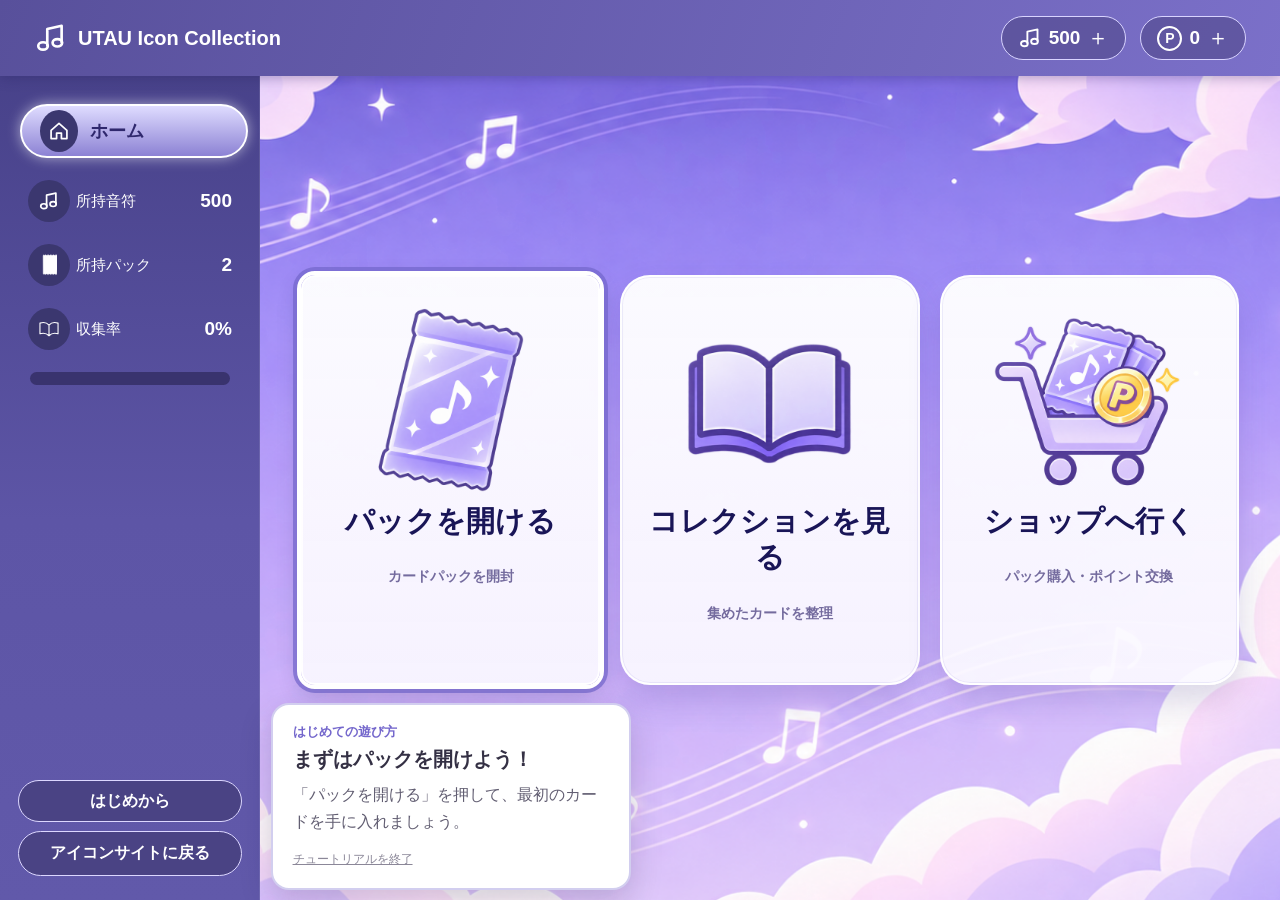
==== commit 4e6adac3: "Add files via upload" ====
--- a/game.html
+++ b/game.html
@@ -4,7 +4,7 @@
   <meta charset="utf-8">
   <meta name="viewport" content="width=device-width,initial-scale=1">
   <title>UTAU Icon Collection</title>
-  <link rel="stylesheet" href="css/game.css?v=73">
+  <link rel="stylesheet" href="css/game.css?v=74">
   <script>if(window.matchMedia('(max-width:699px)').matches){document.documentElement.classList.add('game-mobile-blocked')}</script>
 </head>
 <body>
@@ -150,6 +150,6 @@
   </div>
 </div>
 <div id="resetModal" class="reset-modal" hidden><div class="reset-panel"><h2>ゲームをはじめからやり直しますか？</h2><p>コレクション記録、所持ポイント・音符・パック、パックのアップグレード状態を初期状態に戻します。</p><div><button id="resetCancel">キャンセル</button><button id="resetConfirm" class="danger">はじめからやり直す</button></div></div></div><div id="toast" class="toast"></div>
-<script src="js/game.js?v=73"></script>
+<script src="js/game.js?v=74"></script>
 </body>
 </html>
--- a/css/game.css
+++ b/css/game.css
@@ -1527,3 +1527,34 @@
 }
 .shop-layout-v48 .pack-purchase-box>div{flex:0 0 auto!important;text-align:center!important}
 .shop-layout-v48 .pack-purchase-box>button{flex:0 0 54px!important;margin:12px auto 0!important}
+
+/* v74: tutorial callout proximity, tablet collection pager, tap highlight */
+.game-tutorial .tutorial-bubble.tutorial-upgrade-bubble::after{
+  content:"";
+  position:absolute;
+  left:50%;
+  bottom:-13px;
+  transform:translateX(-50%);
+  width:0;height:0;
+  border-left:13px solid transparent;
+  border-right:13px solid transparent;
+  border-top:13px solid #fff;
+  filter:drop-shadow(0 2px 0 rgba(116,103,204,.22));
+}
+.tap-note{
+  -webkit-tap-highlight-color:transparent!important;
+  -webkit-touch-callout:none;
+  outline:none;
+}
+.tap-note:focus:not(:focus-visible){outline:none!important;box-shadow:none!important}
+.tap-note:focus-visible{outline:3px solid rgba(255,255,255,.95)!important;outline-offset:5px!important}
+@media (min-width:700px) and (max-width:1366px) and (orientation:landscape){
+  .book-wrap{padding-bottom:48px!important;align-items:flex-start!important;padding-top:12px!important}
+  .book{height:min(610px,calc(100vh - 150px))!important;min-height:430px!important}
+  .pager{bottom:2px!important}
+}
+@media (min-width:700px) and (max-width:1180px) and (orientation:landscape){
+  .book-wrap{padding-bottom:42px!important;padding-top:8px!important}
+  .book{height:calc(100vh - 142px)!important;min-height:400px!important}
+  .pager{bottom:0!important}
+}
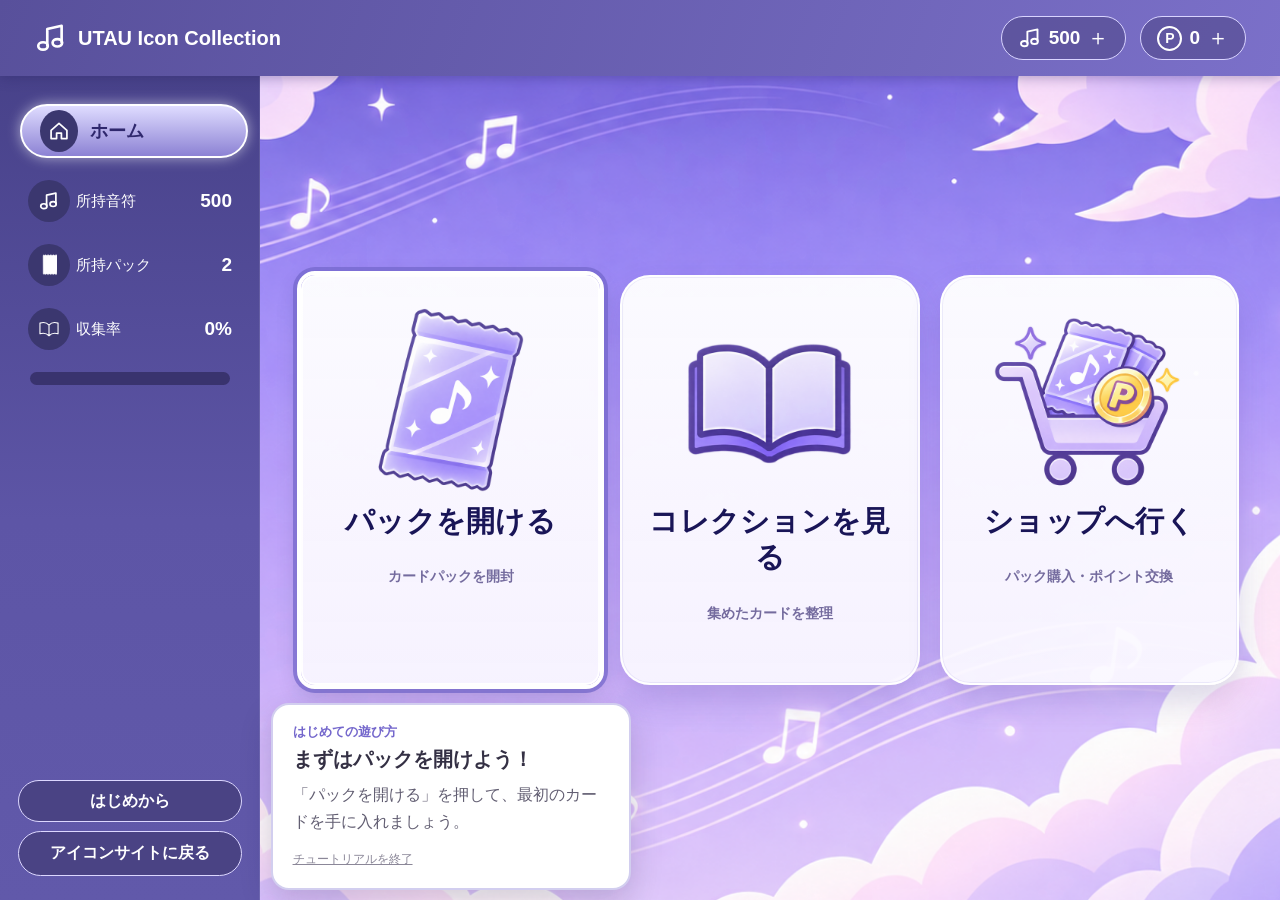
==== commit dbd712cd: "Add files via upload" ====
--- a/game.html
+++ b/game.html
@@ -4,7 +4,7 @@
   <meta charset="utf-8">
   <meta name="viewport" content="width=device-width,initial-scale=1">
   <title>UTAU Icon Collection</title>
-  <link rel="stylesheet" href="css/game.css?v=74">
+  <link rel="stylesheet" href="css/game.css?v=75">
   <script>if(window.matchMedia('(max-width:699px)').matches){document.documentElement.classList.add('game-mobile-blocked')}</script>
 </head>
 <body>
@@ -150,6 +150,6 @@
   </div>
 </div>
 <div id="resetModal" class="reset-modal" hidden><div class="reset-panel"><h2>ゲームをはじめからやり直しますか？</h2><p>コレクション記録、所持ポイント・音符・パック、パックのアップグレード状態を初期状態に戻します。</p><div><button id="resetCancel">キャンセル</button><button id="resetConfirm" class="danger">はじめからやり直す</button></div></div></div><div id="toast" class="toast"></div>
-<script src="js/game.js?v=74"></script>
+<script src="js/game.js?v=75"></script>
 </body>
 </html>
--- a/css/game.css
+++ b/css/game.css
@@ -1558,3 +1558,17 @@
   .book{height:calc(100vh - 142px)!important;min-height:400px!important}
   .pager{bottom:0!important}
 }
+
+/* v75: use the actually visible browser viewport (iPad/tablet browser chrome excluded). */
+:root{--game-vh:100dvh;--game-visible-h:100dvh}
+html,body{height:auto;min-height:100%}
+.game-shell{height:calc(var(--game-visible-h) - 76px)!important;min-height:0!important}
+.pack-view.active{height:var(--game-visible-h)!important;min-height:0!important}
+.book{max-height:calc(var(--game-visible-h) - 135px)!important}
+@media(max-height:800px){.book{height:calc(var(--game-visible-h) - 100px)!important}}
+@media (min-width:700px) and (max-width:1366px) and (orientation:landscape){
+  .book{height:min(610px,calc(var(--game-visible-h) - 150px))!important;max-height:calc(var(--game-visible-h) - 150px)!important}
+}
+@media (min-width:700px) and (max-width:1180px) and (orientation:landscape){
+  .book{height:calc(var(--game-visible-h) - 142px)!important;max-height:calc(var(--game-visible-h) - 142px)!important}
+}
